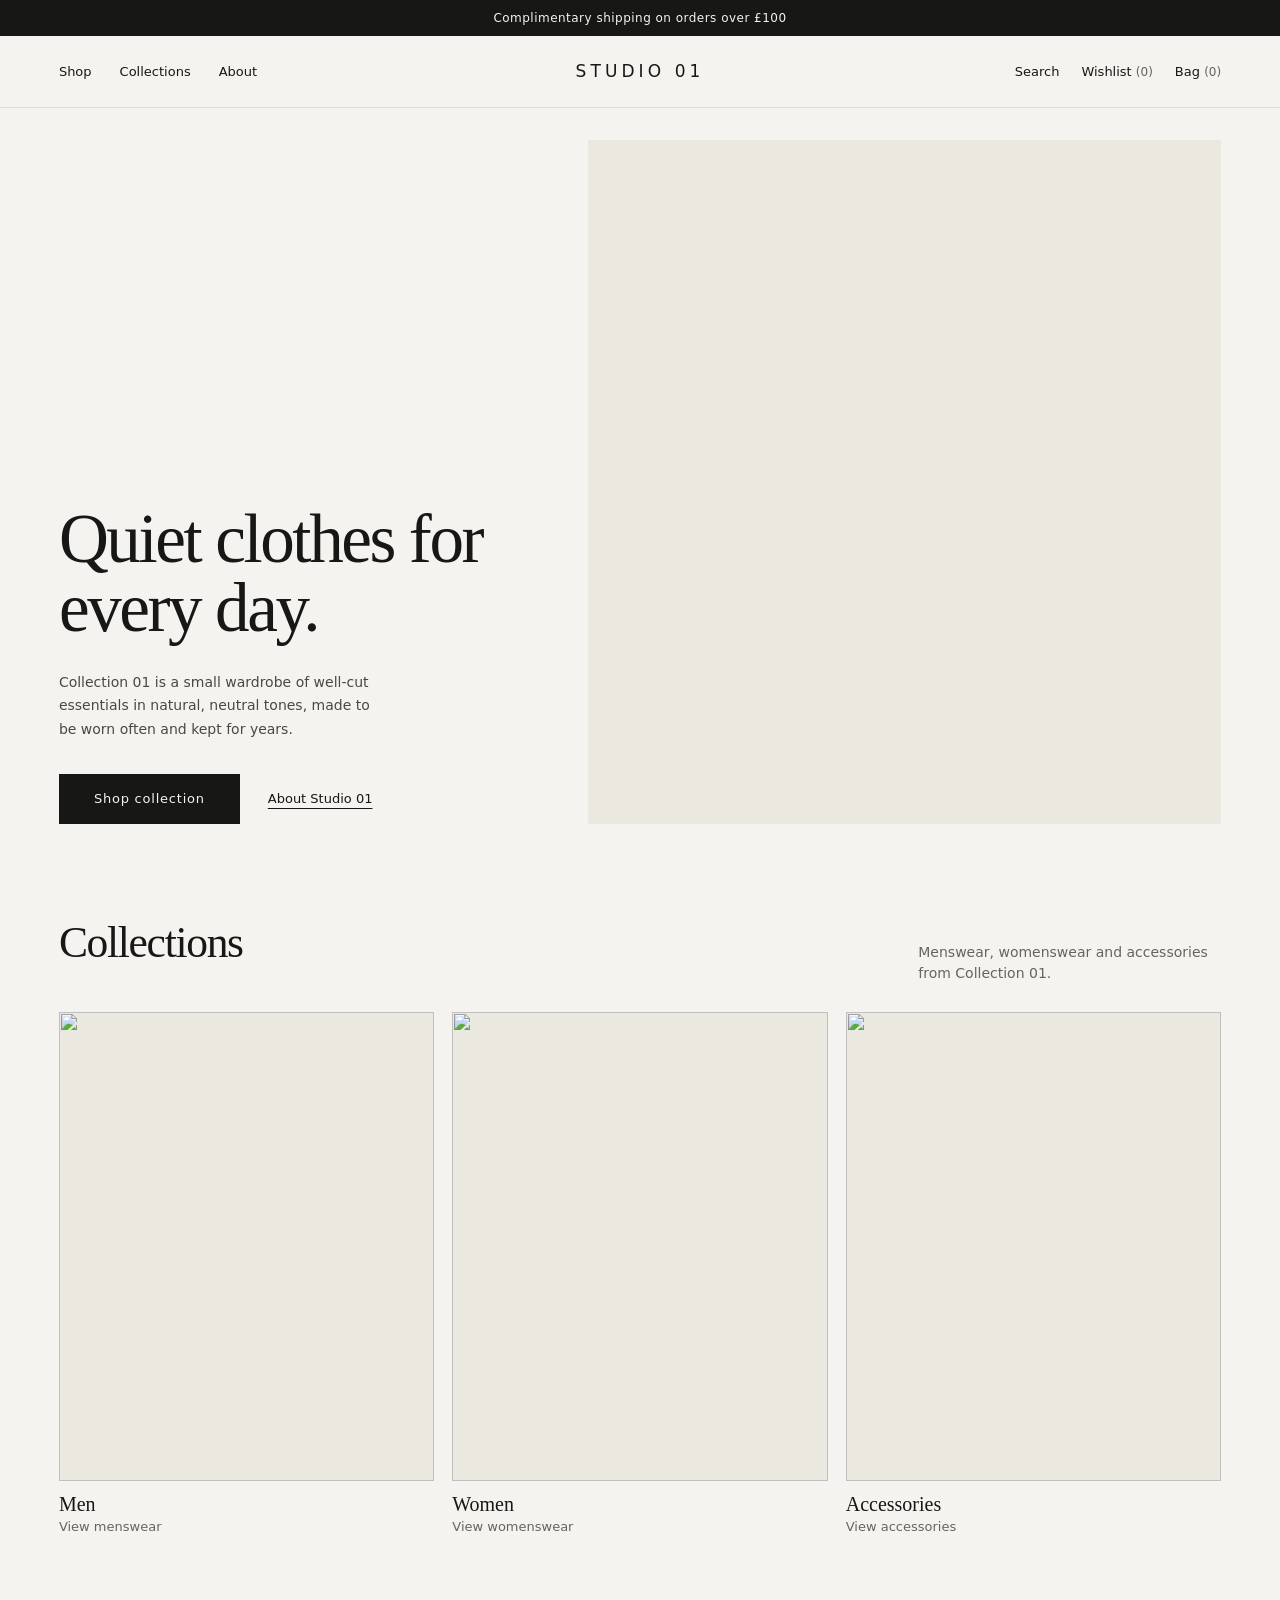
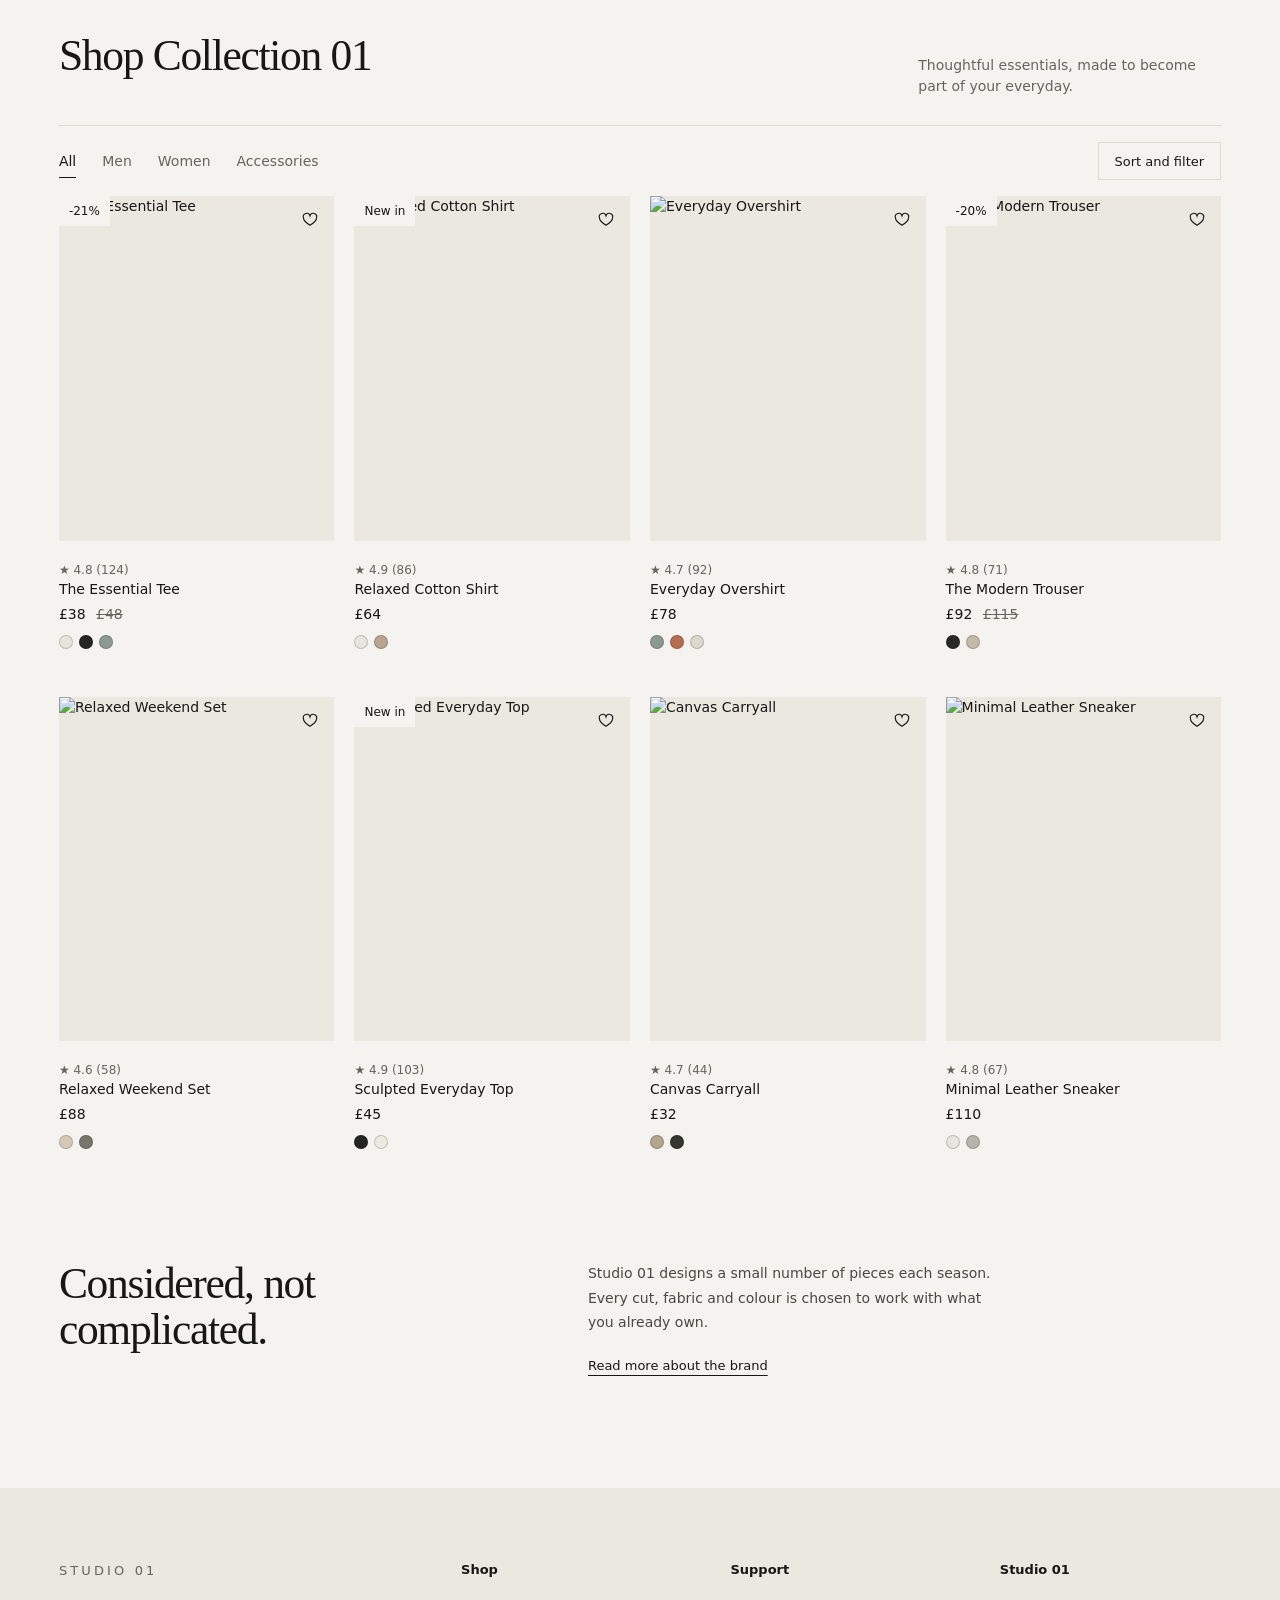
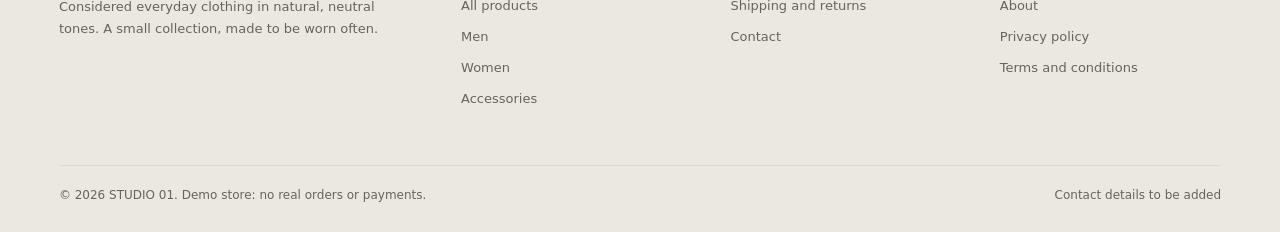
==== index.html @ f10c07d6 "Implement entrance gate with animations Added entrance gate functionality with animations and sessio" ====
<!DOCTYPE html>
<html lang="en">
<head>
<meta charset="UTF-8">
<meta name="viewport" content="width=device-width, initial-scale=1.0">
<meta name="theme-color" content="#f4f3ef">
<title>STUDIO 01 — Considered Everyday Clothing</title>
<link rel="stylesheet" href="styles.css">
<script>
/* Gate plays once per visit, never with reduced motion */
try{if(!sessionStorage.getItem("s01-gate")&&!matchMedia("(prefers-reduced-motion:reduce)").matches)document.documentElement.classList.add("gate-on")}catch(e){}
</script>
<style>
.search-panel{display:none;padding:12px var(--gutter);border-bottom:1px solid var(--line)}.search-panel.open{display:block}
.search-panel input{width:100%;border:0;background:transparent;outline:0;font:400 22px var(--serif)}
.hero{max-width:1600px;margin:0 auto;padding:32px var(--gutter) 0;display:grid;grid-template-columns:minmax(0,1fr) minmax(0,1.4fr);gap:clamp(32px,6vw,96px);align-items:end}
.hero h1{font:400 clamp(44px,5.4vw,88px)/1 var(--serif);letter-spacing:-.035em;margin:0 0 28px}
.hero-statement{max-width:36ch;margin:0 0 32px;line-height:1.7;color:#4a4843}.hero-actions{display:flex;align-items:center;gap:28px;flex-wrap:wrap}
.hero-media{height:clamp(480px,76svh,800px);background:var(--sand);overflow:hidden}.hero-media img{width:100%;height:100%;object-fit:cover;object-position:50% 25%;display:block;animation:reveal 1.4s var(--ease) both}
@keyframes reveal{from{opacity:0;transform:scale(1.03)}to{opacity:1;transform:none}}
.section{max-width:1600px;margin:0 auto;padding:0 var(--gutter)}.section-head{display:flex;justify-content:space-between;align-items:baseline;gap:24px;padding:96px 0 28px}
.section-head h2{font:400 clamp(30px,3.4vw,46px)/1.05 var(--serif);letter-spacing:-.03em;margin:0}.section-head p{margin:0;color:var(--muted);max-width:34ch}
.collections{display:grid;grid-template-columns:repeat(3,1fr);gap:18px}.coll{border:0;background:none;padding:0;text-align:left}
.coll div{aspect-ratio:4/5;overflow:hidden;background:var(--sand)}.coll img{width:100%;height:100%;object-fit:cover;display:block;transition:transform .8s var(--ease)}.coll:hover img{transform:scale(1.03)}
.coll span{display:block;margin-top:12px;font:400 20px var(--serif)}.coll small{color:var(--muted);font:13px var(--sans)}
.toolbar{display:flex;justify-content:space-between;align-items:center;gap:16px;border-top:1px solid var(--line);padding:16px 0}
.categories{display:flex;gap:26px;overflow-x:auto;scrollbar-width:none}.category{border:0;background:none;padding:6px 0;color:var(--muted);white-space:nowrap;position:relative}
.category.active{color:var(--ink)}.category.active:after{content:"";position:absolute;left:0;right:0;bottom:0;height:1px;background:var(--ink)}
.tools{display:flex;gap:8px}.tool-btn{height:38px;padding:0 16px;border:1px solid var(--line);background:transparent;font-size:13px;transition:border-color .2s}.tool-btn:hover,.tool-btn[aria-expanded=true]{border-color:var(--ink)}
.filter-panel{display:none;gap:28px;flex-wrap:wrap;align-items:center;padding:16px 0 20px}.filter-panel.open{display:flex}.filter-panel label{display:flex;align-items:center;gap:8px;font-size:13px}
.filter-panel input{accent-color:var(--ink)}.filter-panel select{height:38px;padding:0 10px;border:1px solid var(--line);background:transparent}
.status{display:none;justify-content:space-between;padding:0 0 16px;color:var(--muted)}.status.on{display:flex}.status button{border:0;background:none;text-decoration:underline;text-underline-offset:4px;padding:0}
.product-grid{display:grid;grid-template-columns:repeat(4,minmax(0,1fr));gap:48px 20px;padding-bottom:40px}.product{min-width:0}
.photo-wrap{position:relative;overflow:hidden;background:var(--sand);aspect-ratio:4/5}.photo-wrap>img{width:100%;height:100%;object-fit:cover;display:block;cursor:pointer;transition:transform .8s var(--ease)}.product:hover .photo-wrap>img{transform:scale(1.03)}
.tag{position:absolute;top:0;left:0;background:var(--paper);padding:6px 10px;font-size:12px}
.wish{position:absolute;right:4px;top:4px;width:40px;height:40px;border:0;background:none;display:grid;place-items:center}.wish svg{width:18px;height:18px;stroke:var(--ink);fill:none;stroke-width:1.5}.wish.selected svg{fill:var(--ink)}
.quick-add{position:absolute;left:0;right:0;bottom:0;height:44px;border:0;background:rgba(244,243,239,.96);font-size:13px;opacity:0;transform:translateY(100%);transition:.35s var(--ease)}.product:hover .quick-add,.quick-add:focus-visible{opacity:1;transform:none}
.product-meta{padding-top:14px}.product-name{margin:0 0 4px;font-size:14px}.price{margin:0;font-size:14px}.was{color:var(--muted);margin-left:6px}.rating{color:var(--muted);font-size:12px;margin-top:6px}
.swatches{display:flex;gap:6px;margin-top:10px}.swatch{width:14px;height:14px;border-radius:50%;border:1px solid rgba(0,0,0,.18);padding:0}.empty{grid-column:1/-1;text-align:center;padding:72px 0;color:var(--muted)}
.statement{max-width:1600px;margin:0 auto;padding:72px var(--gutter);display:grid;grid-template-columns:minmax(0,1fr) minmax(0,1.4fr);gap:clamp(32px,6vw,96px);}
.statement h2{font:400 clamp(30px,3.4vw,46px)/1.05 var(--serif);letter-spacing:-.03em;margin:0}.statement p{margin:0 0 20px;max-width:46ch;line-height:1.75;color:#4a4843}
.name-btn{border:0;background:none;padding:0;font:inherit;text-align:left}.name-btn:hover{text-decoration:underline;text-underline-offset:3px}
.drawer-backdrop{position:fixed;inset:0;background:rgba(23,23,21,.3);z-index:10;opacity:0;pointer-events:none;transition:opacity .3s}.drawer-backdrop.open{opacity:1;pointer-events:auto}
.drawer{position:fixed;right:0;top:0;height:100%;width:min(440px,100%);background:var(--paper);z-index:11;padding:24px;transform:translateX(100%);visibility:hidden;transition:transform .4s var(--ease),visibility 0s .4s;display:flex;flex-direction:column}
.drawer.left{left:0;right:auto;transform:translateX(-100%)}.drawer.open{transform:none;visibility:visible;transition:transform .4s var(--ease)}
.drawer-head{display:flex;justify-content:space-between;align-items:center;border-bottom:1px solid var(--line);padding-bottom:16px}.drawer-head h2{font:400 26px var(--serif);margin:0}.close{border:0;background:none;font-size:26px;width:40px;height:40px}
.drawer-content{padding:22px 0;overflow:auto;flex:1}.drawer-foot{border-top:1px solid var(--line);padding-top:18px}
.mnav{display:grid;gap:4px;align-content:start}.mnav a,.mnav button{border:0;background:none;text-align:left;padding:12px 0;font:400 26px var(--serif);text-decoration:none;color:var(--ink)}
.cart-row{display:grid;grid-template-columns:80px 1fr auto;gap:16px;padding-bottom:20px;margin-bottom:20px;border-bottom:1px solid var(--line)}.cart-row img{width:80px;height:100px;object-fit:cover;background:var(--sand)}
.cart-row p{margin:0 0 4px}.cart-row small{color:var(--muted)}.remove{border:0;background:none;text-decoration:underline;color:var(--muted);padding:0}
.cart-price{display:flex;flex-direction:column;gap:10px;align-items:flex-end}.subtotal{display:flex;justify-content:space-between;margin-bottom:14px}
.checkout{width:100%;height:50px;background:var(--ink);color:#f4f3ef;border:1px solid var(--ink);font-size:13px;letter-spacing:.06em;display:flex;align-items:center;justify-content:center;text-decoration:none;transition:background .3s,color .3s}.checkout:hover:not(:disabled){background:transparent;color:var(--ink)}.checkout:disabled{opacity:.4;cursor:not-allowed}
.note{font-size:12px;color:var(--muted);line-height:1.6;margin:12px 0 0}
.pdp-top{display:grid;grid-template-columns:96px 1fr;gap:16px;margin-bottom:28px}.pdp-top img{width:96px;height:120px;object-fit:cover;background:var(--sand)}.pdp-name{font:400 24px var(--serif);margin:0 0 8px}
.opt{margin:0 0 24px}.opt-head{display:flex;justify-content:space-between;align-items:center;margin-bottom:10px}.opt-head b{font-weight:500}.opt-head .link{border:0;background:none;text-decoration:underline;color:var(--muted);padding:0}
.opt-row{display:flex;flex-wrap:wrap;gap:8px}.size-btn{min-width:48px;height:44px;padding:0 12px;border:1px solid var(--line);background:transparent}
.color-btn{display:flex;align-items:center;gap:8px;height:44px;padding:0 14px;border:1px solid var(--line);background:transparent}.color-btn i{width:14px;height:14px;border-radius:50%;border:1px solid rgba(0,0,0,.18)}
.size-btn:hover,.color-btn:hover{border-color:#9d9b94}.color-btn.on{border-color:var(--ink)}.size-btn.on{background:var(--ink);border-color:var(--ink);color:#f4f3ef}
.size-btn[aria-disabled=true],.color-btn[aria-disabled=true]{opacity:.38;text-decoration:line-through;cursor:not-allowed}
.qty{display:inline-flex;align-items:center;border:1px solid var(--line)}.qty button{width:40px;height:40px;border:0;background:none;font-size:16px}.qty span{min-width:32px;text-align:center}
.guide{display:none;margin-top:14px}.guide.open{display:block}.guide table{width:100%;border-collapse:collapse;font-size:13px}.guide th,.guide td{border-bottom:1px solid var(--line);padding:8px 4px;text-align:left;font-weight:400}.guide th{color:var(--muted)}
.avail{color:var(--muted);font-size:13px;margin:0 0 20px}.err{color:var(--err);font-size:13px;min-height:20px;margin:0 0 10px}
@media(max-width:1000px){.product-grid{grid-template-columns:repeat(2,minmax(0,1fr))}.hero{grid-template-columns:1fr;gap:28px}.hero-media{order:-1;height:auto;aspect-ratio:4/3.4}.hero h1{margin-bottom:20px}}
@media(max-width:700px){.product-grid{grid-template-columns:repeat(2,minmax(0,1fr));gap:36px 12px}.quick-add{opacity:1;transform:none;height:38px}.statement{grid-template-columns:1fr;gap:16px;padding:56px var(--gutter)}
.section-head{flex-direction:column;align-items:flex-start;gap:10px;padding:64px 0 20px}.collections{gap:8px;align-items:start}.coll small{display:none}.coll span{font-size:16px}.toolbar{flex-wrap:wrap;gap:12px}.categories{width:100%;gap:22px}.tools{width:100%}.tool-btn{width:100%;white-space:nowrap}.hero{padding-top:12px}.hero-media{aspect-ratio:4/4.1}.hero-actions{flex-direction:column;align-items:stretch;gap:8px}.hero-actions .btn-link{align-self:center;padding:12px}}

/* ---------- Entrance gate ---------- */
.gate{display:none}
.gate-on .gate{display:block;position:fixed;inset:0;z-index:100;pointer-events:auto;cursor:pointer}
.gate-on,.gate-on body{overflow:hidden}
.gate-door{position:absolute;top:0;bottom:0;width:50%;background:var(--ink);overflow:hidden;will-change:transform;animation:doorsOpen 1.45s cubic-bezier(.76,0,.18,1) 1.35s forwards}
.gate-door.l{left:0;--x:-100%}.gate-door.r{right:0;--x:100%}
.gate-door:after{content:"";position:absolute;top:0;bottom:0;width:1px;background:rgba(244,243,239,.22)}
.gate-door.l:after{right:0}.gate-door.r:after{left:0}
.gate-mark{position:absolute;top:0;bottom:0;width:100vw;display:flex;align-items:center;justify-content:center;flex-direction:column;gap:18px;color:var(--paper)}
.gate-door.l .gate-mark{left:0}.gate-door.r .gate-mark{right:0}
.gate-mark b{font:500 clamp(22px,3.4vw,44px)/1 var(--sans);letter-spacing:.42em;padding-left:.42em;white-space:nowrap;opacity:0;animation:gateIn 1s var(--ease) .25s forwards}
.gate-mark small{font:400 12px var(--sans);letter-spacing:.14em;color:rgba(244,243,239,.55);opacity:0;animation:gateIn 1s var(--ease) .6s forwards}
@keyframes gateIn{from{opacity:0;transform:translateY(6px)}to{opacity:1;transform:none}}
@keyframes doorsOpen{to{transform:translate3d(var(--x),0,0)}}
.gate.done{display:none!important}
/* page settles in as the doors part */
.gate-on .hero-media img{animation:reveal 1.8s var(--ease) 1.5s both}
.gate-on .hero h1,.gate-on .hero-statement,.gate-on .hero-actions{animation:reveal 1.2s var(--ease) 1.9s both}
@media(max-width:700px){.gate-mark b{letter-spacing:.3em;padding-left:.3em}}
</style>
</head>
<body>
<div class="gate" id="gate" aria-hidden="true">
  <div class="gate-door l"><div class="gate-mark"><b>STUDIO 01</b><small>Collection 01</small></div></div>
  <div class="gate-door r"><div class="gate-mark"><b>STUDIO 01</b><small>Collection 01</small></div></div>
</div>
<div class="announcement">Complimentary shipping on orders over £100</div>
<header class="header">
  <div class="nav-left"><a class="nav-link" href="#shop">Shop</a><a class="nav-link" href="#collections">Collections</a><a class="nav-link" href="info.html#about">About</a></div>
  <button class="icon-btn" aria-label="Open menu" aria-controls="navDrawer" onclick="openDrawer('navDrawer')"><svg viewBox="0 0 24 24"><path d="M3 8h18M3 16h18"/></svg></button>
  <a class="brand" href="index.html">STUDIO 01</a>
  <div class="nav-right">
    <button class="utility" id="searchBtn" aria-expanded="false" onclick="toggleSearch()">Search</button>
    <button class="utility wl" id="wishBtn" onclick="showWishlist()">Wishlist <span class="count" id="wishCount">(0)</span></button>
    <button class="utility" onclick="openDrawer('cartDrawer')">Bag <span class="count" id="bagCount">(0)</span></button>
  </div>
</header>
<div class="search-panel" id="searchPanel"><input id="searchInput" type="search" placeholder="Search the collection" oninput="renderProducts()" aria-label="Search products"></div>

<section class="hero" aria-label="Collection 01">
  <div>
    <h1>Quiet clothes for every day.</h1>
    <p class="hero-statement">Collection 01 is a small wardrobe of well-cut essentials in natural, neutral tones, made to be worn often and kept for years.</p>
    <div class="hero-actions"><a class="btn-primary" href="#shop">Shop collection</a><a class="btn-link" href="info.html#about">About Studio 01</a></div>
  </div>
  <div class="hero-media"><picture>
    <source media="(max-width:700px)" srcset="https://images.unsplash.com/photo-1529139574466-a303027c1d8b?auto=format&fit=crop&w=900&h=1100&q=85">
    <img src="https://images.unsplash.com/photo-1529139574466-a303027c1d8b?auto=format&fit=crop&w=1600&h=1300&q=85" width="1600" height="1300" alt="Models wearing neutral, relaxed everyday clothing from Studio 01 Collection 01" fetchpriority="high">
  </picture></div>
</section>

<section class="section" id="collections" aria-labelledby="collH">
  <div class="section-head"><h2 id="collH">Collections</h2><p>Menswear, womenswear and accessories from Collection 01.</p></div>
  <div class="collections">
    <button class="coll" onclick="pickCategory('Men')"><div><img src="https://images.unsplash.com/photo-1598033129183-c4f50c736f10?auto=format&fit=crop&w=800&q=80" alt="" loading="lazy"></div><span>Men</span><small>View menswear</small></button>
    <button class="coll" onclick="pickCategory('Women')"><div><img src="https://images.unsplash.com/photo-1596755094514-f87e34085b2c?auto=format&fit=crop&w=800&q=80" alt="" loading="lazy"></div><span>Women</span><small>View womenswear</small></button>
    <button class="coll" onclick="pickCategory('Accessories')"><div><img src="https://images.unsplash.com/photo-1544816155-12df9643f363?auto=format&fit=crop&w=800&q=80" alt="" loading="lazy"></div><span>Accessories</span><small>View accessories</small></button>
  </div>
</section>

<main class="section" id="shop">
  <div class="section-head"><h2>Shop Collection 01</h2><p>Thoughtful essentials, made to become part of your everyday.</p></div>
  <div class="toolbar">
    <div class="categories" role="group" aria-label="Category">
      <button class="category active" data-category="All" onclick="setCategory('All',this)">All</button>
      <button class="category" data-category="Men" onclick="setCategory('Men',this)">Men</button>
      <button class="category" data-category="Women" onclick="setCategory('Women',this)">Women</button>
      <button class="category" data-category="Accessories" onclick="setCategory('Accessories',this)">Accessories</button>
    </div>
    <div class="tools"><button class="tool-btn" id="filterBtn" aria-expanded="false" aria-controls="filterPanel" onclick="toggleFilters()">Sort and filter</button></div>
  </div>
  <div class="filter-panel" id="filterPanel">
    <label><input type="checkbox" value="New in" onchange="renderProducts()"> New arrivals</label>
    <label><input type="checkbox" value="Sale" onchange="renderProducts()"> On sale</label>
    <label>Sort by <select id="sortSelect" onchange="renderProducts()"><option value="featured">Featured</option><option value="low">Price: low to high</option><option value="high">Price: high to low</option></select></label>
  </div>
  <div class="status" id="wishStatus"><span>Showing your wishlist</span><button onclick="showWishlist()">Show all products</button></div>
  <section class="product-grid" id="productGrid" aria-live="polite"></section>
</main>

<section class="statement"><h2>Considered, not complicated.</h2><div><p>Studio 01 designs a small number of pieces each season. Every cut, fabric and colour is chosen to work with what you already own.</p><a class="btn-link" href="info.html#about">Read more about the brand</a></div></section>

<footer class="footer">
  <div class="footer-grid">
    <div><a class="brand" href="index.html">STUDIO 01</a><p class="footer-about">Considered everyday clothing in natural, neutral tones. A small collection, made to be worn often.</p></div>
    <div><h3>Shop</h3><ul><li><a href="index.html#shop">All products</a></li><li><a href="index.html?c=Men#shop">Men</a></li><li><a href="index.html?c=Women#shop">Women</a></li><li><a href="index.html?c=Accessories#shop">Accessories</a></li></ul></div>
    <div><h3>Support</h3><ul><li><a href="info.html#shipping">Shipping and returns</a></li><li><a href="info.html#contact">Contact</a></li></ul></div>
    <div><h3>Studio 01</h3><ul><li><a href="info.html#about">About</a></li><li><a href="info.html#privacy">Privacy policy</a></li><li><a href="info.html#terms">Terms and conditions</a></li></ul></div>
  </div>
  <div class="footer-base"><span>© 2026 STUDIO 01. Demo store: no real orders or payments.</span><span>Contact details to be added</span></div>
</footer>

<div class="drawer-backdrop" id="backdrop" onclick="closeDrawers()"></div>
<aside class="drawer left" id="navDrawer" role="dialog" aria-modal="true" aria-label="Menu">
  <div class="drawer-head"><h2>Menu</h2><button class="close" onclick="closeDrawers()" aria-label="Close menu">×</button></div>
  <nav class="drawer-content mnav"><a href="#shop" onclick="closeDrawers()">Shop</a><a href="#collections" onclick="closeDrawers()">Collections</a><a href="info.html#about">About</a><button onclick="closeDrawers();showWishlist()">Wishlist</button></nav>
</aside>
<aside class="drawer" id="cartDrawer" role="dialog" aria-modal="true" aria-label="Shopping bag">
  <div class="drawer-head"><h2>Your bag <span class="count" id="drawerCount">(0)</span></h2><button class="close" onclick="closeDrawers()" aria-label="Close bag">×</button></div>
  <div class="drawer-content" id="cartContent"></div>
  <div class="drawer-foot"><div class="subtotal"><span>Subtotal</span><strong id="subtotal">£0</strong></div><button class="checkout" id="checkoutBtn" onclick="goCheckout()">Continue to checkout</button><p class="note">Shipping and discounts are calculated at checkout. Demo store: no real orders or payments are processed.</p></div>
</aside>
<aside class="drawer" id="pdpDrawer" role="dialog" aria-modal="true" aria-label="Select options">
  <div class="drawer-head"><h2>Select options</h2><button class="close" onclick="closeDrawers()" aria-label="Close">×</button></div>
  <div class="drawer-content" id="pdpContent"></div>
  <div class="drawer-foot"><p class="err" id="pdpErr" role="alert"></p><button class="checkout" onclick="addSelected()">Add to bag</button></div>
</aside>
<script>
const AP=["XS","S","M","L","XL","XXL"],SH=["UK 6","UK 7","UK 8","UK 9","UK 10","UK 11"];
const C=(n,h)=>({n,h});
const products=[
{id:1,name:"The Essential Tee",category:"Men",price:38,old:48,rating:4.8,reviews:124,tag:"New in",img:"https://images.unsplash.com/photo-1521572163474-6864f9cf17ab?auto=format&fit=crop&w=900&q=85",sizes:AP,colors:[C("Bone","#e8e5de"),C("Black","#252522"),C("Sage","#8b9b91")],out:["XL|Black","XS|Sage","XXL|Bone","XXL|Black"]},
{id:2,name:"Relaxed Cotton Shirt",category:"Women",price:64,old:null,rating:4.9,reviews:86,tag:"New in",img:"https://images.unsplash.com/photo-1596755094514-f87e34085b2c?auto=format&fit=crop&w=900&q=85",sizes:AP.slice(0,5),colors:[C("Bone","#e8e5de"),C("Sand","#b7a58f")],out:["M|Sand","XS|Bone"]},
{id:3,name:"Everyday Overshirt",category:"Men",price:78,old:null,rating:4.7,reviews:92,tag:"",img:"https://images.unsplash.com/photo-1598033129183-c4f50c736f10?auto=format&fit=crop&w=900&q=85",sizes:AP.slice(1),colors:[C("Sage","#8b9b91"),C("Rust","#b66e50"),C("Stone","#ded8cc")],out:["S|Rust","XXL|Rust","M|Stone"]},
{id:4,name:"The Modern Trouser",category:"Women",price:92,old:115,rating:4.8,reviews:71,tag:"Sale",img:"https://images.unsplash.com/photo-1509551388413-e18d0ac5d495?auto=format&fit=crop&w=900&q=85",sizes:AP.slice(0,5),colors:[C("Black","#292a28"),C("Taupe","#c5b9a8")],out:["XS|Black","L|Taupe"]},
{id:5,name:"Relaxed Weekend Set",category:"Men",price:88,old:null,rating:4.6,reviews:58,tag:"",img:"https://images.unsplash.com/photo-1618354691373-d851c5c3a990?auto=format&fit=crop&w=900&q=85",sizes:AP.slice(1),colors:[C("Oat","#d7c9b8"),C("Olive","#77776d")],out:["L|Oat","S|Olive"]},
{id:6,name:"Sculpted Everyday Top",category:"Women",price:45,old:null,rating:4.9,reviews:103,tag:"New in",img:"https://images.unsplash.com/photo-1551488831-00ddcb6c6bd3?auto=format&fit=crop&w=900&q=85",sizes:AP.slice(0,4),colors:[C("Black","#242522"),C("Ivory","#eeeae2")],out:["S|Ivory"]},
{id:7,name:"Canvas Carryall",category:"Accessories",price:32,old:null,rating:4.7,reviews:44,tag:"",img:"https://images.unsplash.com/photo-1544816155-12df9643f363?auto=format&fit=crop&w=900&q=85",sizes:[],colors:[C("Tan","#b6a58d"),C("Charcoal","#34352f")],out:[]},
{id:8,name:"Minimal Leather Sneaker",category:"Accessories",price:110,old:null,rating:4.8,reviews:67,tag:"",img:"https://images.unsplash.com/photo-1542291026-7eec264c27ff?auto=format&fit=crop&w=900&q=85",sizes:SH,colors:[C("Bone","#e8e5de"),C("Greige","#b8b3a9")],out:["UK 8|Bone","UK 11|Greige"]}
];
const LS="studio01_cart_v1",MAXQ=10;
const $=id=>document.getElementById(id);
const esc=s=>String(s).replace(/[&<>"']/g,c=>({"&":"&amp;","<":"&lt;",">":"&gt;",'"':"&quot;","'":"&#39;"}[c]));
const money=n=>"£"+n.toFixed(0);
const prod=id=>products.find(p=>p.id===id);
function loadCart(){try{const a=JSON.parse(localStorage.getItem(LS)||"[]");return Array.isArray(a)?a.filter(x=>x&&x.key&&x.qty>0&&isFinite(x.price)):[]}catch(e){return[]}}
function saveCart(){try{localStorage.setItem(LS,JSON.stringify(cart))}catch(e){}}
const WL="studio01_wishlist_v1";let wishOnly=false;
let wishlist=new Set((()=>{try{const a=JSON.parse(localStorage.getItem(WL)||"[]");return Array.isArray(a)?a:[]}catch(e){return[]}})()),category="All",cart=loadCart(),sel={id:null,size:null,color:null,qty:1};

/* ---------- Product grid ---------- */
function renderProducts(){
 let list=products.filter(p=>(category==="All"||p.category===category)&&(!wishOnly||wishlist.has(p.id)));
 const q=($("searchInput")?.value||"").toLowerCase();
 if(q)list=list.filter(p=>p.name.toLowerCase().includes(q)||p.category.toLowerCase().includes(q));
 const checks=[...document.querySelectorAll('#filterPanel input[type="checkbox"]:checked')].map(x=>x.value);
 if(checks.includes("New in"))list=list.filter(p=>p.tag==="New in");
 if(checks.includes("Sale"))list=list.filter(p=>p.old);
 const sort=$("sortSelect")?.value||"featured";
 if(sort==="low")list.sort((a,b)=>a.price-b.price);if(sort==="high")list.sort((a,b)=>b.price-a.price);
 const grid=$("productGrid");
 if(!list.length){grid.innerHTML=wishOnly?'<div class="empty">Your wishlist is empty. Use the heart on any product to save it.</div>':'<div class="empty">No pieces found. Try another search or category.</div>';return}
 grid.innerHTML=list.map(p=>`<article class="product">
 <div class="photo-wrap"><img src="${p.img}" alt="${esc(p.name)}" loading="lazy" decoding="async" onclick="openProduct(${p.id})">${p.old?'<span class="tag">-'+Math.round((1-p.price/p.old)*100)+'%</span>':p.tag==='New in'?'<span class="tag">New in</span>':''}
 <button class="wish ${wishlist.has(p.id)?'selected':''}" aria-label="Add ${esc(p.name)} to wishlist" onclick="toggleWish(${p.id})"><svg viewBox="0 0 24 24"><path d="M20.8 8.8c0 5.2-8.8 10.2-8.8 10.2S3.2 14 3.2 8.8A4.3 4.3 0 0 1 12 6.5a4.3 4.3 0 0 1 8.8 2.3Z"/></svg></button>
 <button class="quick-add" aria-label="Select options for ${esc(p.name)}" onclick="openProduct(${p.id})">Select options +</button></div>
 <div class="product-meta"><div class="rating">★ ${p.rating.toFixed(1)} <span>(${p.reviews})</span></div><p class="product-name"><button type="button" class="name-btn" onclick="openProduct(${p.id})">${esc(p.name)}</button></p><p class="price">${money(p.price)} ${p.old?`<del class="was">${money(p.old)}</del>`:""}</p>
 <div class="swatches">${p.colors.map((c,i)=>`<button class="swatch" style="background:${c.h}" aria-label="${esc(p.name)} in ${c.n}" title="${c.n}" onclick="openProduct(${p.id},${i})"></button>`).join("")}</div></div></article>`).join("");
}
function setCategory(c,el){category=c;wishOnly=false;syncWish();document.querySelectorAll(".category").forEach(x=>x.classList.toggle("active",x.dataset.category===c));renderProducts()}
function pickCategory(c){setCategory(c);$("shop").scrollIntoView({behavior:"smooth"})}
function syncWish(){$("wishCount").textContent=`(${wishlist.size})`;$("wishBtn").classList.toggle("on",wishOnly);$("wishStatus").classList.toggle("on",wishOnly)}
function toggleWish(id){wishlist.has(id)?wishlist.delete(id):wishlist.add(id);try{localStorage.setItem(WL,JSON.stringify([...wishlist]))}catch(e){}syncWish();renderProducts()}
function showWishlist(){wishOnly=!wishOnly;if(wishOnly)category="All",document.querySelectorAll(".category").forEach(x=>x.classList.toggle("active",x.dataset.category==="All"));syncWish();renderProducts();$("shop").scrollIntoView({behavior:"smooth"})}

/* ---------- Product options (variants) ---------- */
const out=(p,s,c)=>p.out.includes(s+"|"+c);
const sizeOff=(p,s)=>sel.color?out(p,s,sel.color):p.colors.every(c=>out(p,s,c.n));
const colorOff=(p,c)=>sel.size?out(p,sel.size,c):(p.sizes.length>0&&p.sizes.every(s=>out(p,s,c)));
const FL=["24.5","25.4","26.2","27.1","27.9","28.8"];
const GUIDE_A=[["XS","84–89","70–75"],["S","90–95","76–81"],["M","96–101","82–87"],["L","102–107","88–93"],["XL","108–115","94–101"],["XXL","116–123","102–109"]];
function guideHTML(p){return p.sizes[0]&&p.sizes[0].startsWith("UK")
 ?`<table><tr><th>Size</th><th>EU (approx.)</th><th>Foot length</th></tr>${p.sizes.map((s,i)=>`<tr><td>${s}</td><td>${39+i}</td><td>${FL[i]} cm</td></tr>`).join("")}</table>`
 :`<table><tr><th>Size</th><th>Chest (cm)</th><th>Waist (cm)</th></tr>${GUIDE_A.filter(r=>p.sizes.includes(r[0])).map(r=>`<tr><td>${r[0]}</td><td>${r[1]}</td><td>${r[2]}</td></tr>`).join("")}</table><p class="note">Body measurements. Between sizes? Size up for a relaxed fit.</p>`}
function renderPDP(keepGuide){
 const p=prod(sel.id),open=keepGuide&&$("guide")?.classList.contains("open");
 $("pdpContent").innerHTML=`<div class="pdp-top"><img src="${p.img}" alt="${esc(p.name)}"><div><h3 class="pdp-name">${esc(p.name)}</h3><p class="price">${money(p.price)} ${p.old?`<del class="was">${money(p.old)}</del>`:""}</p></div></div>
 <div class="opt"><div class="opt-head"><span>Colour: <b>${sel.color||"Select a colour"}</b></span></div><div class="opt-row" role="group" aria-label="Colour">${p.colors.map(c=>{const off=colorOff(p,c.n);return `<button type="button" class="color-btn ${sel.color===c.n?"on":""}" aria-pressed="${sel.color===c.n}" ${off?'aria-disabled="true" title="Sold out in this size"':""} onclick="pickColor('${c.n}')"><i style="background:${c.h}"></i>${c.n}</button>`}).join("")}</div></div>
 ${p.sizes.length?`<div class="opt"><div class="opt-head"><span>Size: <b>${sel.size||"Select a size"}</b></span><button type="button" class="link" aria-expanded="${!!open}" onclick="toggleGuide(this)">Size guide</button></div><div class="opt-row" role="group" aria-label="Size">${p.sizes.map(s=>{const off=sizeOff(p,s);return `<button type="button" class="size-btn ${sel.size===s?"on":""}" aria-pressed="${sel.size===s}" ${off?'aria-disabled="true" title="Sold out in this colour"':""} onclick="pickSize('${s}')">${s}</button>`}).join("")}</div><div class="guide ${open?"open":""}" id="guide">${guideHTML(p)}</div></div>`:`<div class="opt"><div class="opt-head"><span>Size: <b>One size</b></span></div></div>`}
 <p class="avail" aria-live="polite">${sel.color&&(sel.size||!p.sizes.length)?"In stock":"Select options to check availability"}</p><div class="opt"><div class="opt-head"><span>Quantity</span></div><div class="qty"><button type="button" aria-label="Decrease quantity" onclick="pdpQty(-1)">−</button><span aria-live="polite">${sel.qty}</span><button type="button" aria-label="Increase quantity" onclick="pdpQty(1)">+</button></div></div>`;
 $("pdpErr").textContent="";
}
function openProduct(id,ci){const p=prod(id);sel={id,size:null,color:ci!=null?p.colors[ci].n:null,qty:1};renderPDP();openDrawer("pdpDrawer")}
function pickColor(c){const p=prod(sel.id);if(colorOff(p,c))return;sel.color=c;renderPDP(true)}
function pickSize(s){const p=prod(sel.id);if(sizeOff(p,s))return;sel.size=s;renderPDP(true)}
function pdpQty(d){sel.qty=Math.min(MAXQ,Math.max(1,sel.qty+d));renderPDP(true)}
function toggleGuide(b){const g=$("guide");g.classList.toggle("open");b.setAttribute("aria-expanded",g.classList.contains("open"))}
function addSelected(){
 const p=prod(sel.id),miss=[];if(!sel.color)miss.push("a colour");if(p.sizes.length&&!sel.size)miss.push("a size");
 if(miss.length){$("pdpErr").textContent="Please select "+miss.join(" and ")+" before adding to your bag.";return}
 const size=p.sizes.length?sel.size:"One size",key=[p.id,size,sel.color].join("|"),line=cart.find(x=>x.key===key);
 if(line)line.qty=Math.min(MAXQ,line.qty+sel.qty);else cart.push({key,id:p.id,name:p.name,price:p.price,img:p.img,size,color:sel.color,qty:sel.qty});
 saveCart();updateCart();openCart();
}

/* ---------- Bag ---------- */
function changeQty(key,d){const l=cart.find(x=>x.key===key);if(!l)return;l.qty=Math.min(MAXQ,Math.max(1,l.qty+d));saveCart();updateCart()}
function removeFromBag(key){cart=cart.filter(x=>x.key!==key);saveCart();updateCart()}
function updateCart(){
 const count=cart.reduce((s,x)=>s+x.qty,0),total=cart.reduce((s,x)=>s+x.price*x.qty,0);
 $("bagCount").textContent=`(${count})`;$("drawerCount").textContent=`(${count})`;$("subtotal").textContent=money(total);$("checkoutBtn").disabled=!cart.length;
 $("cartContent").innerHTML=cart.length?cart.map(x=>{const k=esc(x.key);return `<div class="cart-row"><img src="${esc(x.img)}" alt=""><div><p>${esc(x.name)}</p><small>${x.size==="One size"?"One size":"Size "+esc(x.size)} · ${esc(x.color)}</small><div class="qty" style="margin-top:10px"><button type="button" aria-label="Decrease quantity of ${esc(x.name)}" onclick="changeQty('${k}',-1)">−</button><span>${x.qty}</span><button type="button" aria-label="Increase quantity of ${esc(x.name)}" onclick="changeQty('${k}',1)">+</button></div></div><div class="cart-price"><span>${money(x.price*x.qty)}</span><button class="remove" onclick="removeFromBag('${k}')" aria-label="Remove ${esc(x.name)}">Remove</button></div></div>`}).join(""):'<div class="empty">Your bag is currently empty.</div>';
}
function goCheckout(){if(!cart.length)return;saveCart();location.href="checkout.html"}
let lastFocus=null;
function openDrawer(id){const f=document.activeElement;closeDrawers(true);if(!lastFocus)lastFocus=f;$(id).classList.add("open");$("backdrop").classList.add("open");$(id).querySelector(".close").focus()}
function openCart(){openDrawer("cartDrawer")}
function closeDrawers(keep){const was=document.querySelector(".drawer.open");["cartDrawer","pdpDrawer","navDrawer"].forEach(i=>$(i).classList.remove("open"));$("backdrop").classList.remove("open");if(!keep&&was&&lastFocus){lastFocus.focus();lastFocus=null}}
function toggleFilters(){const o=$("filterPanel").classList.toggle("open");$("filterBtn").setAttribute("aria-expanded",o)}
function toggleSearch(){const o=$("searchPanel").classList.toggle("open");$("searchBtn").setAttribute("aria-expanded",o);if(o){$("searchInput").focus();$("shop").scrollIntoView({behavior:"smooth"})}else{$("searchInput").value="";renderProducts()}}
document.addEventListener("keydown",e=>{if(e.key==="Escape")closeDrawers();if(e.key!=="Tab")return;const d=document.querySelector(".drawer.open");if(!d)return;const f=[...d.querySelectorAll("button:not(:disabled),a[href],input,[tabindex='0']")].filter(x=>x.offsetParent);if(!f.length)return;const a=f[0],z=f[f.length-1];if(e.shiftKey&&document.activeElement===a){e.preventDefault();z.focus()}else if(!e.shiftKey&&document.activeElement===z){e.preventDefault();a.focus()}});
window.addEventListener("storage",e=>{if(e.key===LS){cart=loadCart();updateCart()}});
window.addEventListener("pageshow",()=>{cart=loadCart();updateCart()});
const qc=new URLSearchParams(location.search).get("c");if(["Men","Women","Accessories"].includes(qc))category=qc;document.querySelectorAll(".category").forEach(x=>x.classList.toggle("active",x.dataset.category===category));
renderProducts();updateCart();syncWish();
/* ---------- Entrance gate ---------- */
(function(){
 const g=document.getElementById("gate"),root=document.documentElement;if(!g||!root.classList.contains("gate-on"))return;
 let ended=false;
 function end(){if(ended)return;ended=true;try{sessionStorage.setItem("s01-gate","1")}catch(e){}g.classList.add("done");root.classList.remove("gate-on")}
 function skip(){ if(ended)return; g.querySelectorAll(".gate-door").forEach(d=>{d.style.animationDelay="0s";d.style.animationDuration=".7s"});setTimeout(end,720)}
 g.querySelector(".gate-door.r").addEventListener("animationend",e=>{if(e.animationName==="doorsOpen")end()});
 g.addEventListener("click",skip);document.addEventListener("keydown",skip,{once:true});
 setTimeout(end,4200);
})();
</script>
</body>
</html>
---- styles.css ----
/* STUDIO 01 shared design system: tokens, base, announcement, header, footer, buttons */
:root{--paper:#f4f3ef;--sand:#ebe8e0;--ink:#171715;--muted:#66645e;--line:#dcdad2;--white:#fff;--err:#9a3b2e;--ok:#4d6a55;
--serif:"Iowan Old Style","Palatino Linotype",Palatino,Georgia,serif;--sans:system-ui,-apple-system,"Segoe UI",Helvetica,Arial,sans-serif;
--gutter:clamp(18px,4.6vw,72px);--edge:max(var(--gutter),calc((100% - 1600px)/2 + var(--gutter)));--ease:cubic-bezier(.2,.7,.2,1)}
*{box-sizing:border-box}html{scroll-behavior:smooth}
body{margin:0;background:var(--paper);color:var(--ink);font:14px/1.5 var(--sans);-webkit-font-smoothing:antialiased}
button,input,select{font:inherit;color:inherit}button{cursor:pointer}img{max-width:100%}
:focus-visible{outline:2px solid var(--ink);outline-offset:3px}
.announcement{padding:9px var(--gutter);text-align:center;background:var(--ink);color:#f4f3ef;font-size:12px;letter-spacing:.04em}
.header{position:sticky;top:0;z-index:5;height:72px;padding:0 var(--edge);display:grid;grid-template-columns:1fr auto 1fr;align-items:center;background:var(--paper);border-bottom:1px solid var(--line)}
.nav-left,.nav-right{display:flex;align-items:center;gap:28px}.nav-right{justify-content:flex-end;gap:22px}
.nav-link,.utility{border:0;background:none;padding:8px 0;color:inherit;text-decoration:none;font-size:13px;position:relative}
.nav-link:after,.utility:after{content:"";position:absolute;left:0;right:0;bottom:3px;height:1px;background:currentColor;transform:scaleX(0);transform-origin:left;transition:transform .3s var(--ease)}
.nav-link:hover:after,.utility:hover:after,.utility.on:after{transform:scaleX(1)}
.brand{font-size:17px;font-weight:500;letter-spacing:.24em;text-decoration:none;color:var(--ink);white-space:nowrap}
.count{color:var(--muted);font-size:12px}.icon-btn{display:none;width:40px;height:40px;border:0;background:none;place-items:center;padding:0;color:inherit}
.icon-btn svg{width:20px;height:20px;stroke:currentColor;fill:none;stroke-width:1.5}
.btn-primary{display:inline-flex;align-items:center;justify-content:center;height:50px;padding:0 34px;background:var(--ink);color:#f4f3ef;border:1px solid var(--ink);text-decoration:none;font-size:13px;letter-spacing:.06em;transition:background .3s,color .3s}
.btn-primary:hover{background:transparent;color:var(--ink)}
.btn-link{color:var(--ink);font-size:13px;text-decoration:underline;text-underline-offset:5px;text-decoration-thickness:1px}
.footer{background:var(--sand);padding:72px var(--edge) 28px;margin-top:40px}
.footer-grid{display:grid;grid-template-columns:1.6fr 1fr 1fr 1fr;gap:48px}
.footer h3{margin:0 0 16px;font-size:13px;font-weight:600}.footer ul{list-style:none;margin:0;padding:0;display:grid;gap:10px}
.footer a{color:var(--muted);text-decoration:none;font-size:13px}.footer a:hover{color:var(--ink)}
.footer .brand{display:inline-block;margin-bottom:16px}.footer-about{max-width:320px;color:var(--muted);font-size:13px;line-height:1.7;margin:0}
.footer-base{margin:56px 0 0;padding-top:20px;border-top:1px solid var(--line);display:flex;justify-content:space-between;gap:16px;flex-wrap:wrap;color:var(--muted);font-size:12px}
.footer-slim{border-top:1px solid var(--line);padding:24px var(--edge);display:flex;justify-content:space-between;gap:16px;flex-wrap:wrap;color:var(--muted);font-size:12px}
.footer-slim nav{display:flex;gap:20px;flex-wrap:wrap}.footer-slim a{color:var(--muted);text-decoration:none}.footer-slim a:hover{color:var(--ink)}
@media(max-width:900px){.nav-left{display:none}.icon-btn{display:grid}.header{grid-template-columns:auto 1fr auto;height:60px}.brand{justify-self:center;font-size:15px}.nav-right{gap:16px}.header>.icon-btn{margin-left:-10px;justify-self:start}.nav-right .utility.wl{display:none}.footer-grid{grid-template-columns:repeat(3,1fr)}.footer-grid>div:first-child{grid-column:1/-1}}
@media(max-width:560px){.footer{padding-top:48px}.footer-grid{grid-template-columns:1fr 1fr;gap:32px 20px}}
@media(prefers-reduced-motion:reduce){html{scroll-behavior:auto}*{transition:none!important;animation:none!important}}
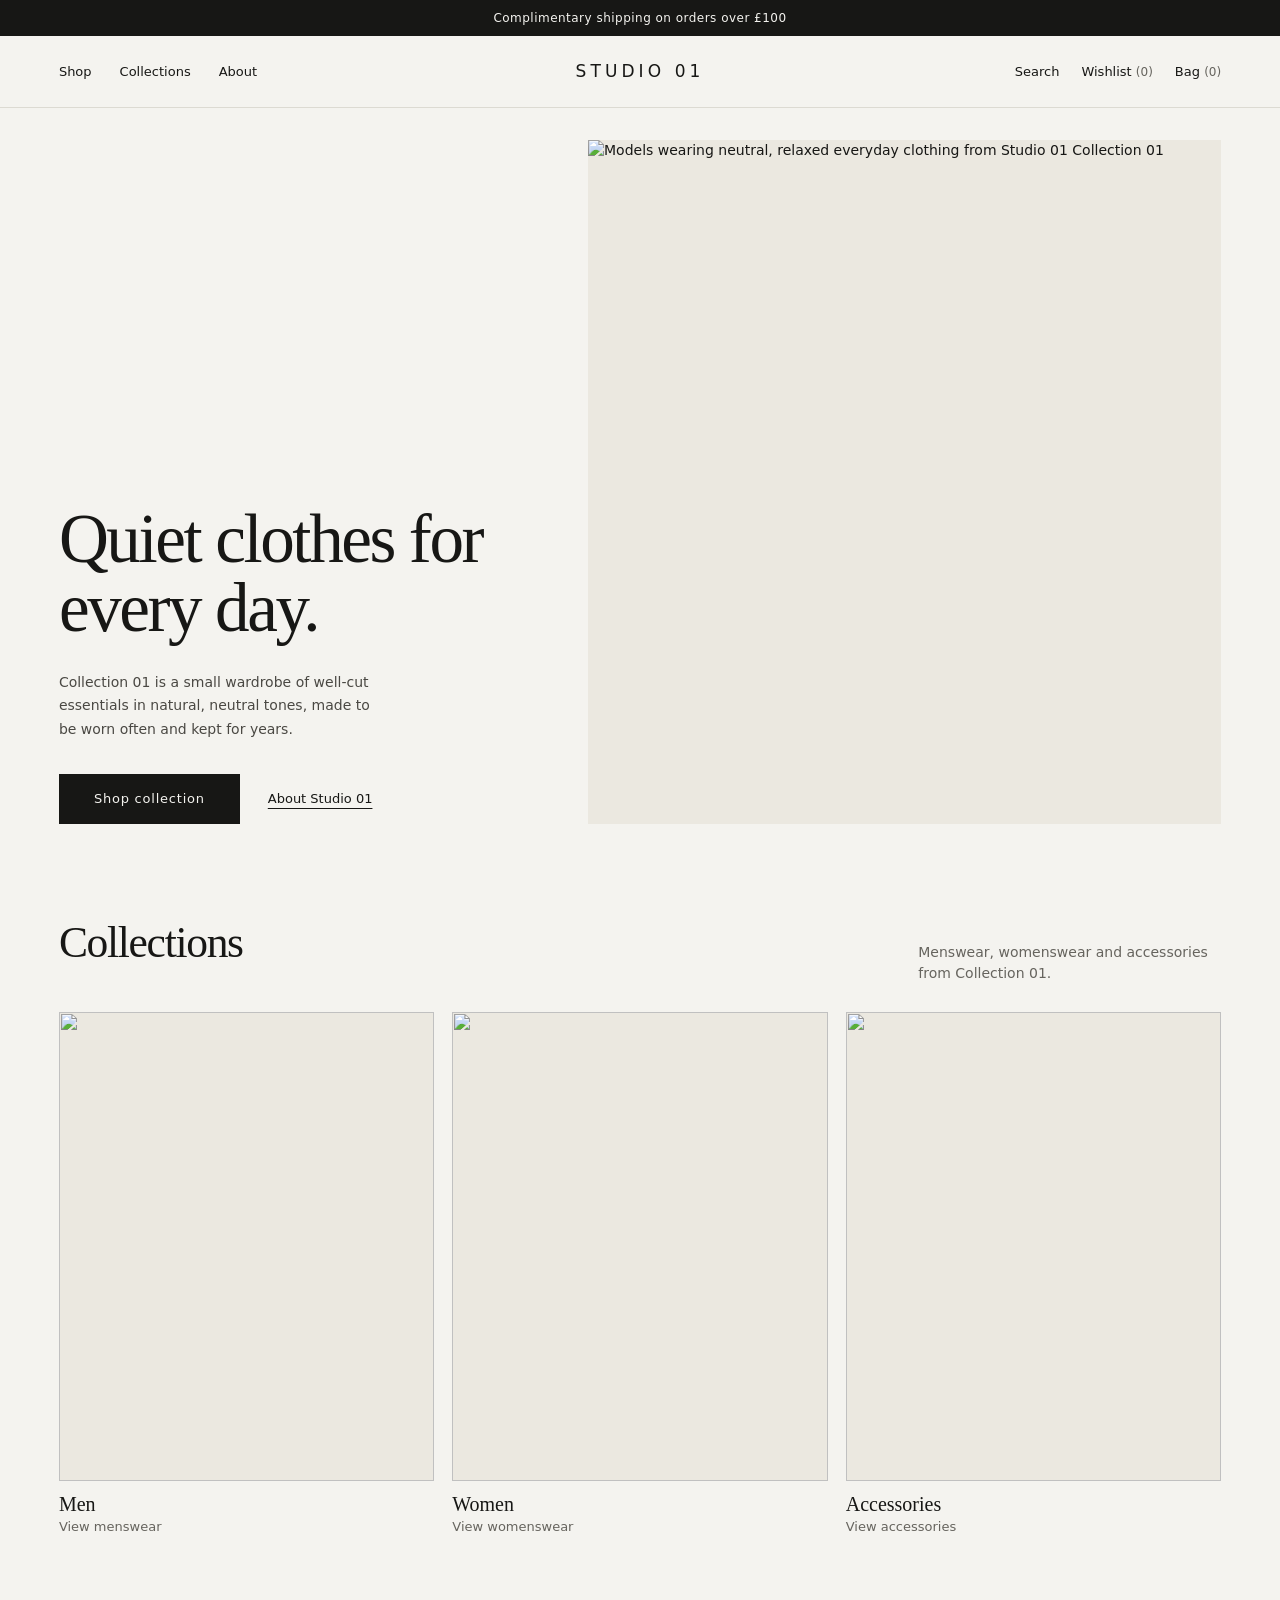
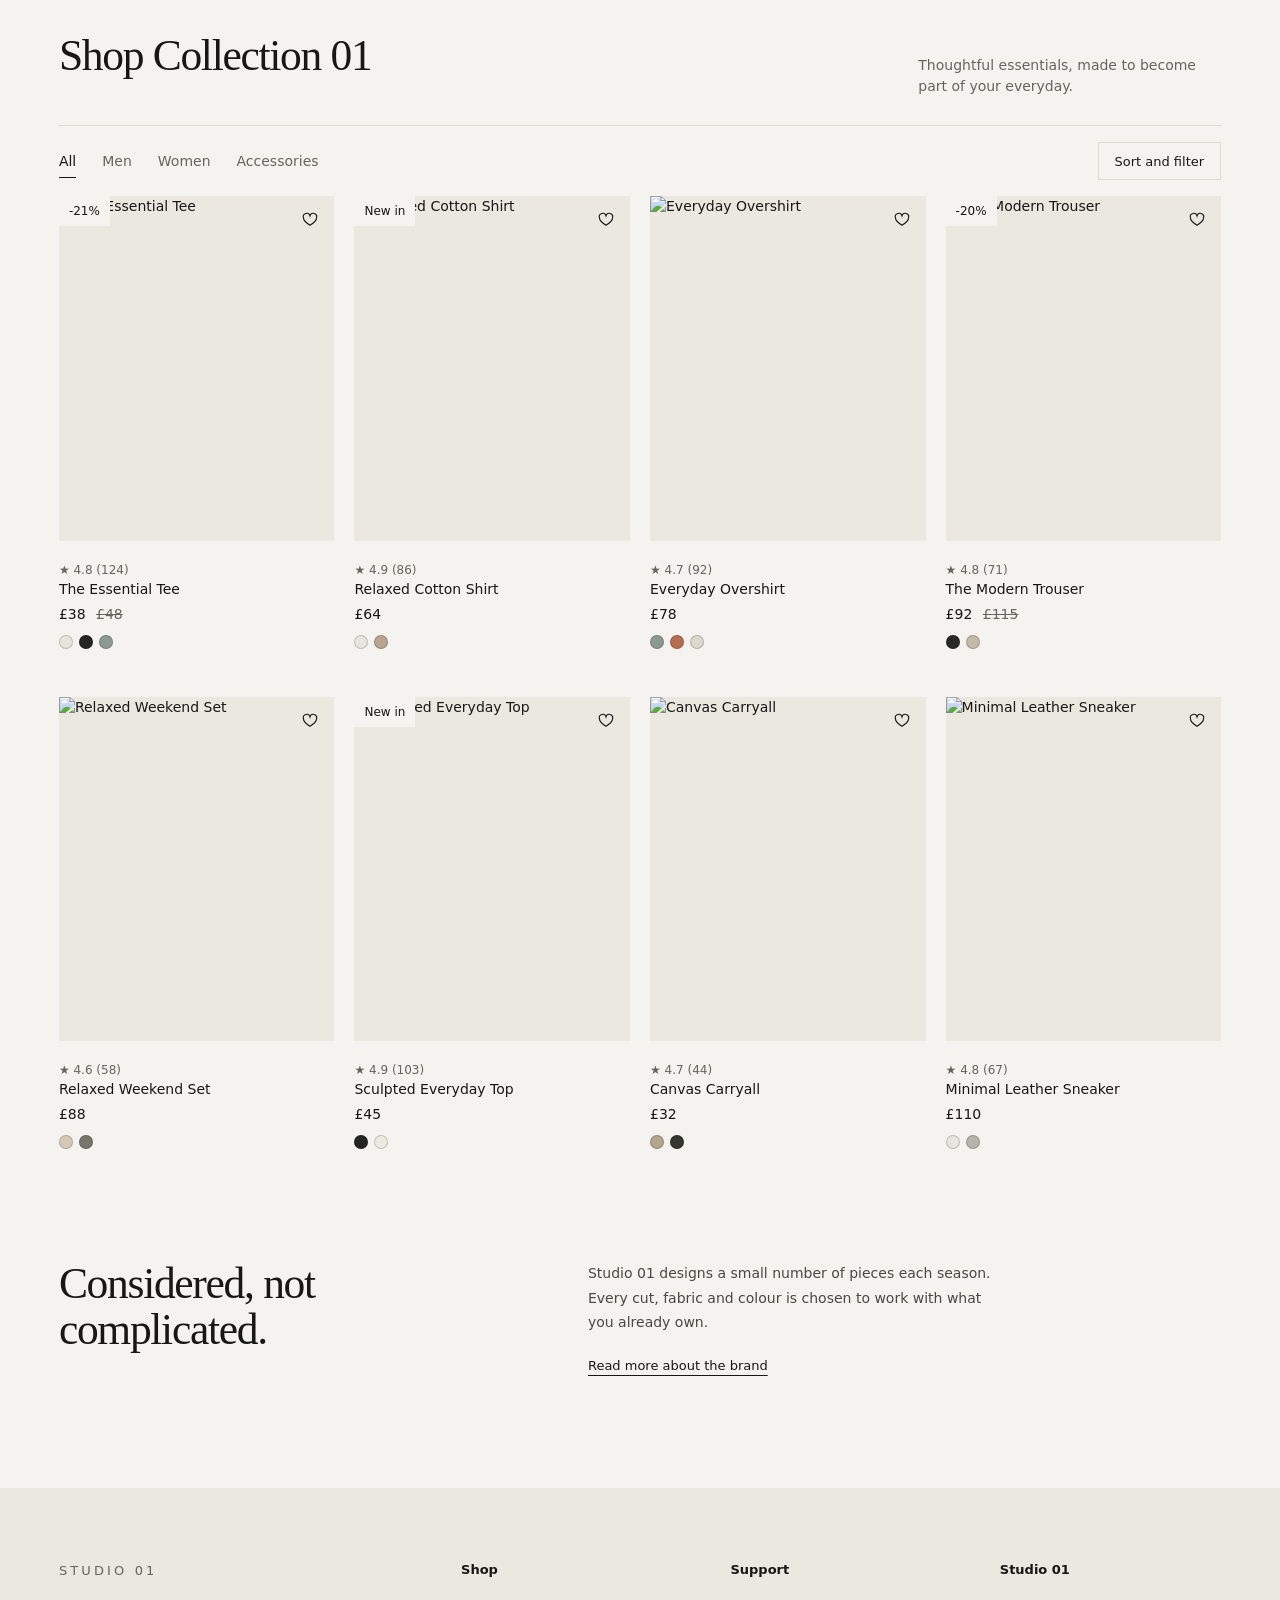
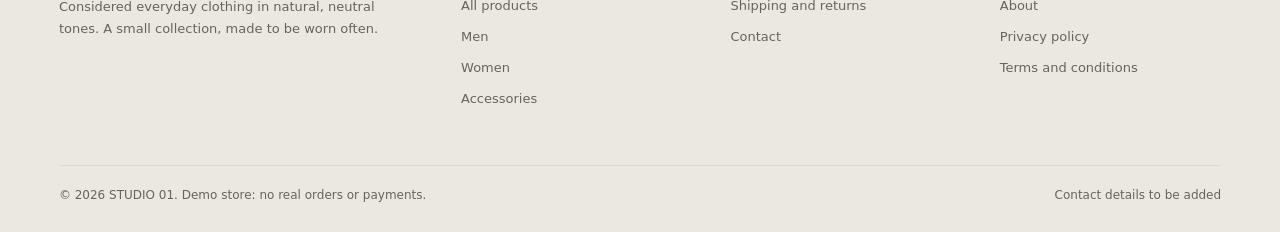
==== commit 06e5c9f3: "Refactor entrance gate functionality and styles Updated entrance gate animation logic and styles." ====
--- a/index.html
+++ b/index.html
@@ -7,8 +7,11 @@
 <title>STUDIO 01 — Considered Everyday Clothing</title>
 <link rel="stylesheet" href="styles.css">
 <script>
-/* Gate plays once per visit, never with reduced motion */
-try{if(!sessionStorage.getItem("s01-gate")&&!matchMedia("(prefers-reduced-motion:reduce)").matches)document.documentElement.classList.add("gate-on")}catch(e){}
+/* Entrance gate: plays on every fresh arrival, not when moving between pages of the store.
+   Test any time with index.html?gate=1  (add &gate=force to override reduced-motion) */
+(function(){try{var r=document.documentElement,q=location.search,f=/gate=force/.test(q),rm=matchMedia("(prefers-reduced-motion:reduce)").matches&&!f,
+internal=!!document.referrer&&new URL(document.referrer).host===location.host&&!!location.host;
+if(!rm&&(/[?&]gate/.test(q)||!internal))r.classList.add("gate-on")}catch(e){}})();
 </script>
 <style>
 .search-panel{display:none;padding:12px var(--gutter);border-bottom:1px solid var(--line)}.search-panel.open{display:block}
@@ -66,29 +69,43 @@
 
 /* ---------- Entrance gate ---------- */
 .gate{display:none}
-.gate-on .gate{display:block;position:fixed;inset:0;z-index:100;pointer-events:auto;cursor:pointer}
+.gate-on .gate{display:block;position:fixed;inset:0;z-index:100;cursor:pointer;perspective:2400px;perspective-origin:50% 45%;overflow:hidden;transition:opacity .5s ease}
 .gate-on,.gate-on body{overflow:hidden}
-.gate-door{position:absolute;top:0;bottom:0;width:50%;background:var(--ink);overflow:hidden;will-change:transform;animation:doorsOpen 1.45s cubic-bezier(.76,0,.18,1) 1.35s forwards}
-.gate-door.l{left:0;--x:-100%}.gate-door.r{right:0;--x:100%}
-.gate-door:after{content:"";position:absolute;top:0;bottom:0;width:1px;background:rgba(244,243,239,.22)}
+.gate.leaving{opacity:0}.gate.done{display:none!important}
+.gate-door{position:absolute;top:0;bottom:0;width:50%;overflow:hidden;backface-visibility:hidden;will-change:transform;
+ background:
+  url("data:image/svg+xml,%3Csvg xmlns='http://www.w3.org/2000/svg' width='160' height='160'%3E%3Cfilter id='n'%3E%3CfeTurbulence type='fractalNoise' baseFrequency='.8' numOctaves='2' stitchTiles='stitch'/%3E%3CfeColorMatrix values='0 0 0 0 1 0 0 0 0 1 0 0 0 0 1 0 0 0 .05 0'/%3E%3C/filter%3E%3Crect width='100%25' height='100%25' filter='url(%23n)'/%3E%3C/svg%3E"),
+  linear-gradient(var(--dir),#10100e 0%,#1b1b18 55%,#242421 100%);
+ animation:swing 1.7s cubic-bezier(.68,0,.16,1) 1.75s forwards}
+.gate-door.l{left:0;--dir:90deg;transform-origin:0 50%;--rot:84deg}
+.gate-door.r{right:0;--dir:270deg;transform-origin:100% 50%;--rot:-84deg}
+/* inset panel line, like a real shop door */
+.gate-door:before{content:"";position:absolute;inset:clamp(18px,3vw,44px);border:1px solid rgba(244,243,239,.09)}
+/* seam of light: draws itself, then is pulled apart by the doors */
+.gate-door:after{content:"";position:absolute;top:0;bottom:0;width:1px;background:linear-gradient(#f4f3ef,#f4f3ef);transform:scaleY(0);animation:seam 1s cubic-bezier(.7,0,.2,1) .1s forwards}
 .gate-door.l:after{right:0}.gate-door.r:after{left:0}
-.gate-mark{position:absolute;top:0;bottom:0;width:100vw;display:flex;align-items:center;justify-content:center;flex-direction:column;gap:18px;color:var(--paper)}
+.gate-handle{position:absolute;top:60%;width:2px;height:clamp(64px,11vh,120px);background:linear-gradient(#f4f3ef,rgba(244,243,239,.45));opacity:0;animation:fade .8s ease 1.3s forwards}
+.gate-door.l .gate-handle{right:clamp(18px,3vw,44px)}.gate-door.r .gate-handle{left:clamp(18px,3vw,44px)}
+.gate-mark{position:absolute;top:0;bottom:0;width:100vw;display:flex;align-items:center;justify-content:center;flex-direction:column;gap:20px;color:var(--paper)}
 .gate-door.l .gate-mark{left:0}.gate-door.r .gate-mark{right:0}
-.gate-mark b{font:500 clamp(22px,3.4vw,44px)/1 var(--sans);letter-spacing:.42em;padding-left:.42em;white-space:nowrap;opacity:0;animation:gateIn 1s var(--ease) .25s forwards}
-.gate-mark small{font:400 12px var(--sans);letter-spacing:.14em;color:rgba(244,243,239,.55);opacity:0;animation:gateIn 1s var(--ease) .6s forwards}
-@keyframes gateIn{from{opacity:0;transform:translateY(6px)}to{opacity:1;transform:none}}
-@keyframes doorsOpen{to{transform:translate3d(var(--x),0,0)}}
-.gate.done{display:none!important}
-/* page settles in as the doors part */
-.gate-on .hero-media img{animation:reveal 1.8s var(--ease) 1.5s both}
-.gate-on .hero h1,.gate-on .hero-statement,.gate-on .hero-actions{animation:reveal 1.2s var(--ease) 1.9s both}
-@media(max-width:700px){.gate-mark b{letter-spacing:.3em;padding-left:.3em}}
+.gate-word{display:flex;font:500 clamp(24px,3.6vw,52px)/1.15 var(--sans);letter-spacing:.38em;padding-left:.38em;white-space:pre}
+.gate-word span{display:block;overflow:hidden}
+.gate-word i{display:block;font-style:normal;transform:translateY(112%);animation:rise .95s cubic-bezier(.2,.8,.2,1) calc(.45s + var(--i)*.07s) forwards}
+.gate-mark small{font:400 12px var(--sans);letter-spacing:.2em;color:rgba(244,243,239,.6);opacity:0;animation:fade 1s ease 1.15s forwards;white-space:nowrap}
+@keyframes rise{to{transform:none}}
+@keyframes fade{to{opacity:1}}
+@keyframes seam{to{transform:scaleY(1);opacity:.25}}
+@keyframes swing{0%{transform:rotateY(0)}88%{opacity:1}100%{transform:rotateY(var(--rot));opacity:0}}
+/* camera walks in: the store settles from slightly close and soft */
+.gate-on .hero{animation:walkin 2.1s cubic-bezier(.2,.7,.2,1) 1.9s both;transform-origin:50% 35%}
+@keyframes walkin{from{opacity:.0;transform:scale(1.08);filter:blur(10px)}to{opacity:1;transform:none;filter:none}}
+@media(max-width:700px){.gate-word{letter-spacing:.28em;padding-left:.28em}.gate-mark small{letter-spacing:.14em}}
 </style>
 </head>
 <body>
 <div class="gate" id="gate" aria-hidden="true">
-  <div class="gate-door l"><div class="gate-mark"><b>STUDIO 01</b><small>Collection 01</small></div></div>
-  <div class="gate-door r"><div class="gate-mark"><b>STUDIO 01</b><small>Collection 01</small></div></div>
+  <div class="gate-door l"><i class="gate-handle"></i><div class="gate-mark"><div class="gate-word"><span><i style="--i:0">S</i></span><span><i style="--i:1">T</i></span><span><i style="--i:2">U</i></span><span><i style="--i:3">D</i></span><span><i style="--i:4">I</i></span><span><i style="--i:5">O</i></span><span><i style="--i:6">&nbsp;</i></span><span><i style="--i:7">0</i></span><span><i style="--i:8">1</i></span></div><small>Collection 01. Come in.</small></div></div>
+  <div class="gate-door r"><i class="gate-handle"></i><div class="gate-mark"><div class="gate-word"><span><i style="--i:0">S</i></span><span><i style="--i:1">T</i></span><span><i style="--i:2">U</i></span><span><i style="--i:3">D</i></span><span><i style="--i:4">I</i></span><span><i style="--i:5">O</i></span><span><i style="--i:6">&nbsp;</i></span><span><i style="--i:7">0</i></span><span><i style="--i:8">1</i></span></div><small>Collection 01. Come in.</small></div></div>
 </div>
 <div class="announcement">Complimentary shipping on orders over £100</div>
 <header class="header">
@@ -273,11 +290,11 @@
 (function(){
  const g=document.getElementById("gate"),root=document.documentElement;if(!g||!root.classList.contains("gate-on"))return;
  let ended=false;
- function end(){if(ended)return;ended=true;try{sessionStorage.setItem("s01-gate","1")}catch(e){}g.classList.add("done");root.classList.remove("gate-on")}
- function skip(){ if(ended)return; g.querySelectorAll(".gate-door").forEach(d=>{d.style.animationDelay="0s";d.style.animationDuration=".7s"});setTimeout(end,720)}
- g.querySelector(".gate-door.r").addEventListener("animationend",e=>{if(e.animationName==="doorsOpen")end()});
+ function end(){if(ended)return;ended=true;g.classList.add("done");root.classList.remove("gate-on")}
+ function skip(){if(ended||g.classList.contains("leaving"))return;g.classList.add("leaving");setTimeout(end,520)}
+ g.querySelector(".gate-door.r").addEventListener("animationend",e=>{if(e.animationName==="swing")end()});
  g.addEventListener("click",skip);document.addEventListener("keydown",skip,{once:true});
- setTimeout(end,4200);
+ setTimeout(end,5200);
 })();
 </script>
 </body>
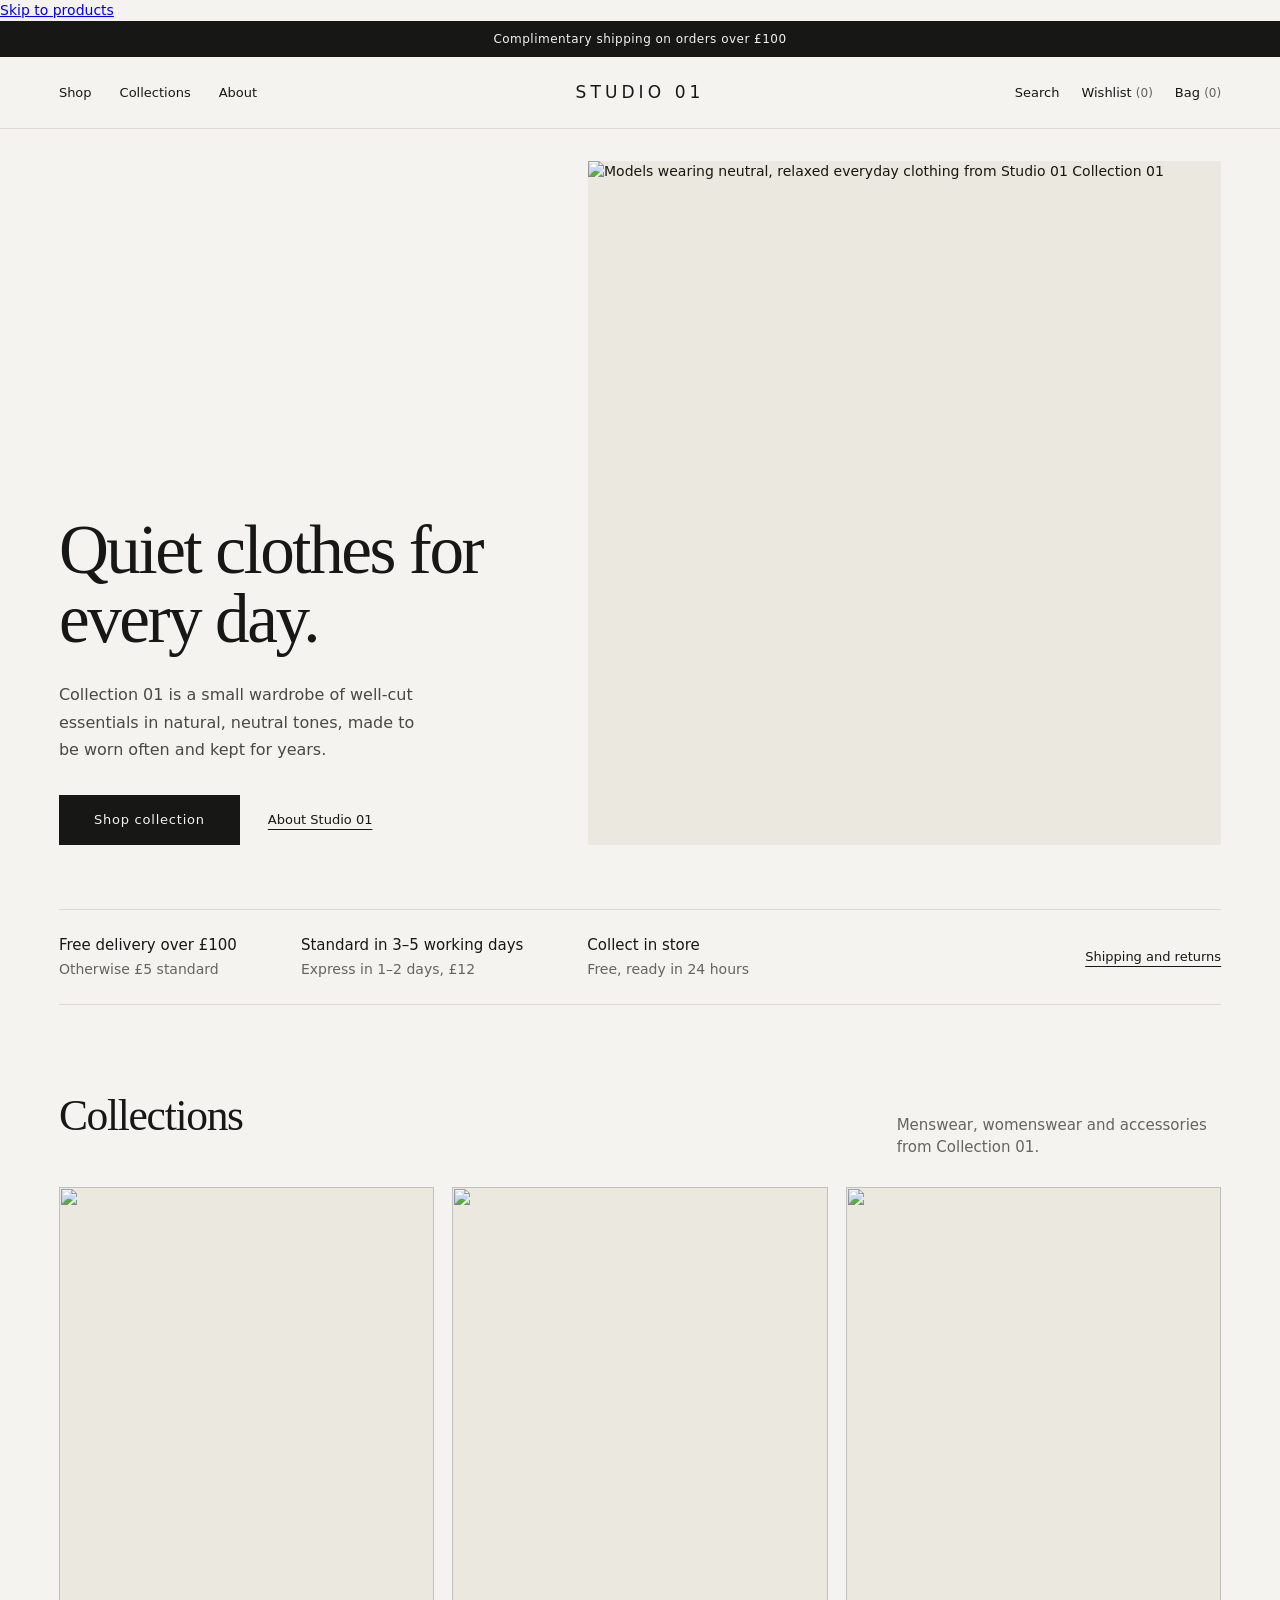
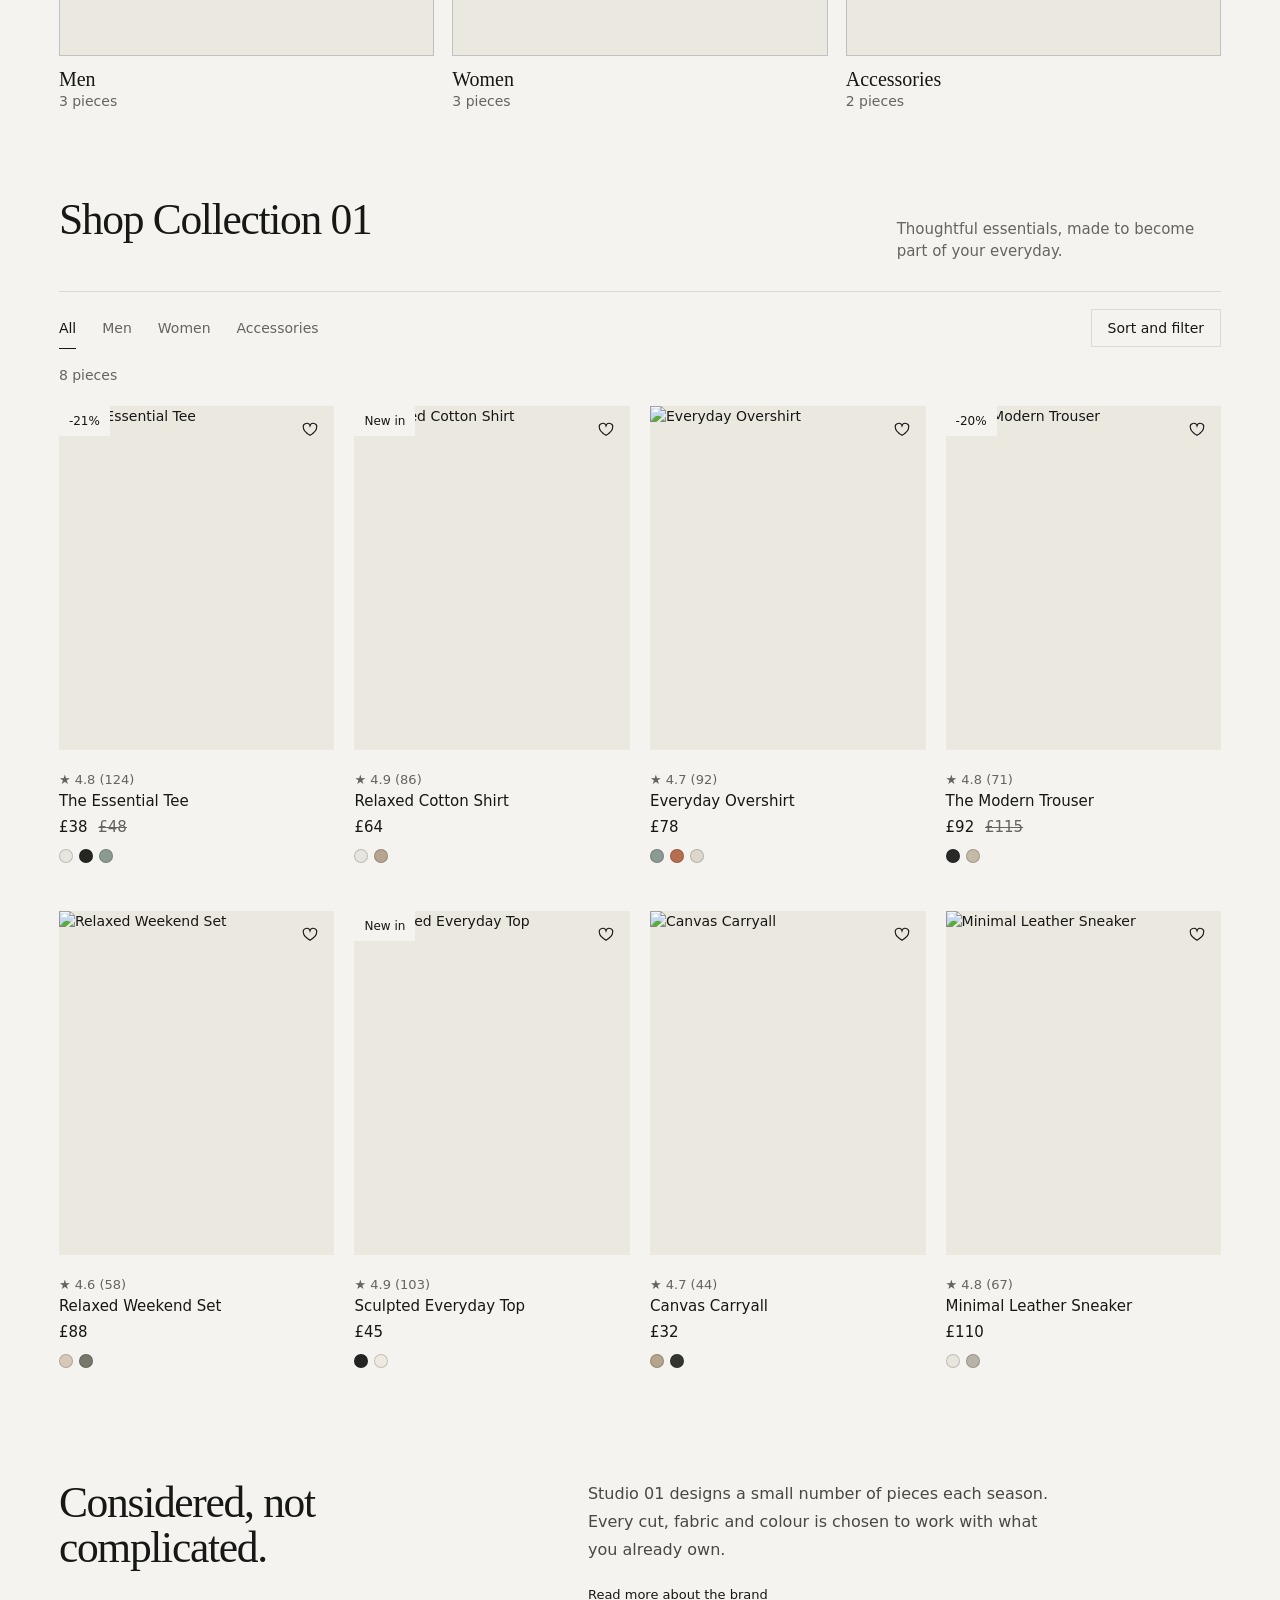
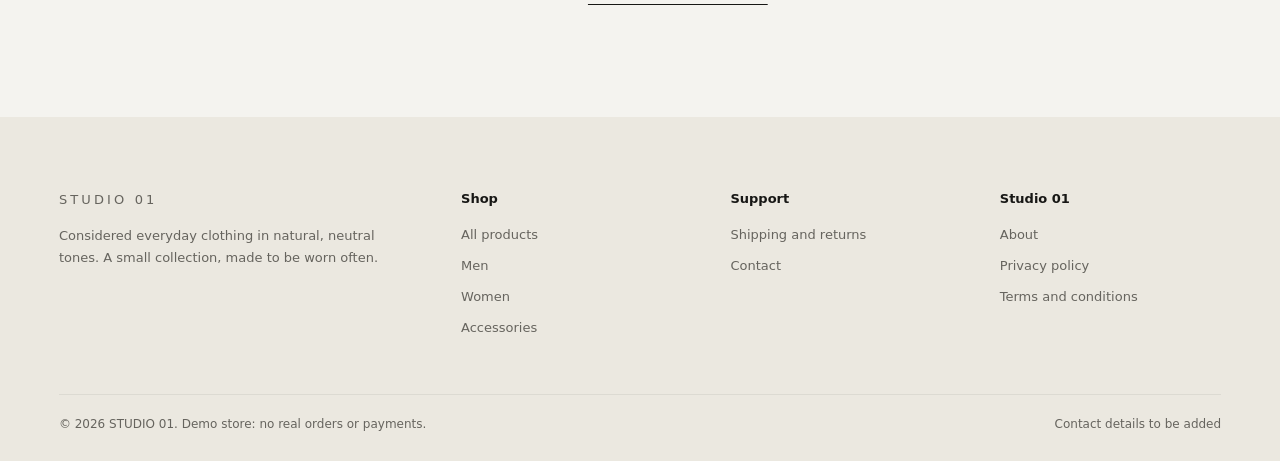
==== commit 2b933f78: "Enhance SEO and service details in index.html Added meta tags for SEO and updated service informatio" ====
--- a/index.html
+++ b/index.html
@@ -5,6 +5,9 @@
 <meta name="viewport" content="width=device-width, initial-scale=1.0">
 <meta name="theme-color" content="#f4f3ef">
 <title>STUDIO 01 — Considered Everyday Clothing</title>
+<meta name="description" content="Studio 01 Collection 01: a small wardrobe of well-cut everyday clothing in natural, neutral tones. Menswear, womenswear and accessories.">
+<meta property="og:type" content="website"><meta property="og:title" content="STUDIO 01 — Considered Everyday Clothing"><meta property="og:description" content="A small wardrobe of well-cut everyday clothing in natural, neutral tones.">
+<link rel="icon" href="data:image/svg+xml,%3Csvg xmlns='http://www.w3.org/2000/svg' viewBox='0 0 32 32'%3E%3Crect width='32' height='32' fill='%23171715'/%3E%3Ctext x='16' y='22' font-size='15' text-anchor='middle' fill='%23f4f3ef' font-family='Georgia,serif'%3E01%3C/text%3E%3C/svg%3E">
 <link rel="stylesheet" href="styles.css">
 <script>
 /* Entrance gate: plays on every fresh arrival, not when moving between pages of the store.
@@ -67,46 +70,53 @@
 @media(max-width:700px){.product-grid{grid-template-columns:repeat(2,minmax(0,1fr));gap:36px 12px}.quick-add{opacity:1;transform:none;height:38px}.statement{grid-template-columns:1fr;gap:16px;padding:56px var(--gutter)}
 .section-head{flex-direction:column;align-items:flex-start;gap:10px;padding:64px 0 20px}.collections{gap:8px;align-items:start}.coll small{display:none}.coll span{font-size:16px}.toolbar{flex-wrap:wrap;gap:12px}.categories{width:100%;gap:22px}.tools{width:100%}.tool-btn{width:100%;white-space:nowrap}.hero{padding-top:12px}.hero-media{aspect-ratio:4/4.1}.hero-actions{flex-direction:column;align-items:stretch;gap:8px}.hero-actions .btn-link{align-self:center;padding:12px}}
 
+/* ---------- Readability and structure polish ---------- */
+.hero-statement{font-size:16px;line-height:1.7}.section-head p{font-size:15px}
+.services{max-width:1600px;margin:0 auto;padding:0 var(--gutter)}
+.services>div{display:flex;justify-content:space-between;align-items:center;gap:20px 48px;flex-wrap:wrap;margin-top:64px;padding:24px 0;border-top:1px solid var(--line);border-bottom:1px solid var(--line)}
+.services ul{list-style:none;margin:0;padding:0;display:flex;flex-wrap:wrap;gap:20px clamp(28px,5vw,80px)}
+.services li{display:grid;gap:2px}.services b{font-weight:500;font-size:15px}.services span{color:var(--muted);font-size:14px}
+.section-head{padding-top:88px}
+.category{padding:10px 0;font-size:14px}
+.result-count{margin:0;padding:0 0 20px;color:var(--muted);font-size:14px}
+.status{font-size:14px}
+.swatch{position:relative}.swatch:after{content:"";position:absolute;inset:-10px}
+.product-name,.price{font-size:15px}.rating{font-size:13px}.tag{font-size:12px}
+.quick-add{font-size:14px}.tool-btn{font-size:14px}.filter-panel label{font-size:14px}
+.coll small{display:block;margin-top:2px;color:var(--muted);font-size:14px}
+.cart-row small,.note,.avail,.guide table{font-size:13px}
+.statement p{font-size:16px}
+@media(max-width:700px){.services>div{margin-top:40px;padding:20px 0}.services ul{flex-direction:column;gap:14px}.coll small{display:block;font-size:13px}}
+
 /* ---------- Entrance gate ---------- */
 .gate{display:none}
-.gate-on .gate{display:block;position:fixed;inset:0;z-index:100;cursor:pointer;perspective:2400px;perspective-origin:50% 45%;overflow:hidden;transition:opacity .5s ease}
-.gate-on,.gate-on body{overflow:hidden}
-.gate.leaving{opacity:0}.gate.done{display:none!important}
-.gate-door{position:absolute;top:0;bottom:0;width:50%;overflow:hidden;backface-visibility:hidden;will-change:transform;
- background:
-  url("data:image/svg+xml,%3Csvg xmlns='http://www.w3.org/2000/svg' width='160' height='160'%3E%3Cfilter id='n'%3E%3CfeTurbulence type='fractalNoise' baseFrequency='.8' numOctaves='2' stitchTiles='stitch'/%3E%3CfeColorMatrix values='0 0 0 0 1 0 0 0 0 1 0 0 0 0 1 0 0 0 .05 0'/%3E%3C/filter%3E%3Crect width='100%25' height='100%25' filter='url(%23n)'/%3E%3C/svg%3E"),
-  linear-gradient(var(--dir),#10100e 0%,#1b1b18 55%,#242421 100%);
- animation:swing 1.7s cubic-bezier(.68,0,.16,1) 1.75s forwards}
-.gate-door.l{left:0;--dir:90deg;transform-origin:0 50%;--rot:84deg}
-.gate-door.r{right:0;--dir:270deg;transform-origin:100% 50%;--rot:-84deg}
-/* inset panel line, like a real shop door */
-.gate-door:before{content:"";position:absolute;inset:clamp(18px,3vw,44px);border:1px solid rgba(244,243,239,.09)}
-/* seam of light: draws itself, then is pulled apart by the doors */
-.gate-door:after{content:"";position:absolute;top:0;bottom:0;width:1px;background:linear-gradient(#f4f3ef,#f4f3ef);transform:scaleY(0);animation:seam 1s cubic-bezier(.7,0,.2,1) .1s forwards}
-.gate-door.l:after{right:0}.gate-door.r:after{left:0}
-.gate-handle{position:absolute;top:60%;width:2px;height:clamp(64px,11vh,120px);background:linear-gradient(#f4f3ef,rgba(244,243,239,.45));opacity:0;animation:fade .8s ease 1.3s forwards}
-.gate-door.l .gate-handle{right:clamp(18px,3vw,44px)}.gate-door.r .gate-handle{left:clamp(18px,3vw,44px)}
-.gate-mark{position:absolute;top:0;bottom:0;width:100vw;display:flex;align-items:center;justify-content:center;flex-direction:column;gap:20px;color:var(--paper)}
-.gate-door.l .gate-mark{left:0}.gate-door.r .gate-mark{right:0}
-.gate-word{display:flex;font:500 clamp(24px,3.6vw,52px)/1.15 var(--sans);letter-spacing:.38em;padding-left:.38em;white-space:pre}
+.gate-on .gate{display:contents}
+.gate-on,.gate-on body{overflow:hidden;animation:unlock .01s linear 6s forwards}
+@keyframes unlock{to{overflow:visible}}
+.gate-panel{position:fixed;top:0;bottom:0;width:50.1%;background:var(--ink);z-index:100;cursor:pointer;will-change:transform;animation:gone .01s linear 6s forwards}
+.gate-panel.l{left:0}.gate-panel.r{right:0}
+@keyframes gone{to{visibility:hidden}}
+/* the wordmark inverts itself against whatever is behind it as the panels part */
+.gate-word{position:fixed;left:50%;top:50%;transform:translate(-50%,-50%);z-index:101;pointer-events:none;display:flex;
+ font:500 clamp(34px,5vw,72px)/1.25 var(--sans);letter-spacing:.24em;color:#fff;mix-blend-mode:difference;white-space:pre;will-change:transform}
 .gate-word span{display:block;overflow:hidden}
-.gate-word i{display:block;font-style:normal;transform:translateY(112%);animation:rise .95s cubic-bezier(.2,.8,.2,1) calc(.45s + var(--i)*.07s) forwards}
-.gate-mark small{font:400 12px var(--sans);letter-spacing:.2em;color:rgba(244,243,239,.6);opacity:0;animation:fade 1s ease 1.15s forwards;white-space:nowrap}
+.gate-word i{display:block;font-style:normal;transform:translateY(115%);animation:rise .9s cubic-bezier(.2,.8,.2,1) calc(.25s + var(--i)*.055s) forwards}
 @keyframes rise{to{transform:none}}
-@keyframes fade{to{opacity:1}}
-@keyframes seam{to{transform:scaleY(1);opacity:.25}}
-@keyframes swing{0%{transform:rotateY(0)}88%{opacity:1}100%{transform:rotateY(var(--rot));opacity:0}}
-/* camera walks in: the store settles from slightly close and soft */
-.gate-on .hero{animation:walkin 2.1s cubic-bezier(.2,.7,.2,1) 1.9s both;transform-origin:50% 35%}
-@keyframes walkin{from{opacity:.0;transform:scale(1.08);filter:blur(10px)}to{opacity:1;transform:none;filter:none}}
-@media(max-width:700px){.gate-word{letter-spacing:.28em;padding-left:.28em}.gate-mark small{letter-spacing:.14em}}
+.gate.leaving .gate-panel,.gate.leaving .gate-word{opacity:0;transition:opacity .45s ease}
+.gate.done{display:none!important}
+/* header logo is the landing spot for the wordmark */
+.gate-on .header .brand{opacity:0}
+/* the hero opens from the same centre line as the gate */
+.gate-on .hero-media{animation:unveil 1.5s cubic-bezier(.77,0,.18,1) 1.35s both}
+@keyframes unveil{from{clip-path:inset(0 50% 0 50%)}to{clip-path:inset(0)}}
+.gate-on .hero h1,.gate-on .hero-statement,.gate-on .hero-actions{animation:lift 1s var(--ease) 2.1s both}
+.gate-on .hero-statement{animation-delay:2.25s}.gate-on .hero-actions{animation-delay:2.4s}
+@keyframes lift{from{opacity:0;transform:translateY(14px)}to{opacity:1;transform:none}}
 </style>
 </head>
 <body>
-<div class="gate" id="gate" aria-hidden="true">
-  <div class="gate-door l"><i class="gate-handle"></i><div class="gate-mark"><div class="gate-word"><span><i style="--i:0">S</i></span><span><i style="--i:1">T</i></span><span><i style="--i:2">U</i></span><span><i style="--i:3">D</i></span><span><i style="--i:4">I</i></span><span><i style="--i:5">O</i></span><span><i style="--i:6">&nbsp;</i></span><span><i style="--i:7">0</i></span><span><i style="--i:8">1</i></span></div><small>Collection 01. Come in.</small></div></div>
-  <div class="gate-door r"><i class="gate-handle"></i><div class="gate-mark"><div class="gate-word"><span><i style="--i:0">S</i></span><span><i style="--i:1">T</i></span><span><i style="--i:2">U</i></span><span><i style="--i:3">D</i></span><span><i style="--i:4">I</i></span><span><i style="--i:5">O</i></span><span><i style="--i:6">&nbsp;</i></span><span><i style="--i:7">0</i></span><span><i style="--i:8">1</i></span></div><small>Collection 01. Come in.</small></div></div>
-</div>
+<div class="gate" id="gate" aria-hidden="true"><div class="gate-panel l"></div><div class="gate-panel r"></div><div class="gate-word"><span><i style="--i:0">S</i></span><span><i style="--i:1">T</i></span><span><i style="--i:2">U</i></span><span><i style="--i:3">D</i></span><span><i style="--i:4">I</i></span><span><i style="--i:5">O</i></span><span><i style="--i:6">&nbsp;</i></span><span><i style="--i:7">0</i></span><span><i style="--i:8">1</i></span></div></div>
+<a class="skip" href="#shop">Skip to products</a>
 <div class="announcement">Complimentary shipping on orders over £100</div>
 <header class="header">
   <div class="nav-left"><a class="nav-link" href="#shop">Shop</a><a class="nav-link" href="#collections">Collections</a><a class="nav-link" href="info.html#about">About</a></div>
@@ -132,12 +142,21 @@
   </picture></div>
 </section>
 
+<section class="services" aria-label="Delivery and collection"><div>
+  <ul>
+    <li><b>Free delivery over £100</b><span>Otherwise £5 standard</span></li>
+    <li><b>Standard in 3–5 working days</b><span>Express in 1–2 days, £12</span></li>
+    <li><b>Collect in store</b><span>Free, ready in 24 hours</span></li>
+  </ul>
+  <a class="btn-link" href="info.html#shipping">Shipping and returns</a>
+</div></section>
+
 <section class="section" id="collections" aria-labelledby="collH">
   <div class="section-head"><h2 id="collH">Collections</h2><p>Menswear, womenswear and accessories from Collection 01.</p></div>
   <div class="collections">
-    <button class="coll" onclick="pickCategory('Men')"><div><img src="https://images.unsplash.com/photo-1598033129183-c4f50c736f10?auto=format&fit=crop&w=800&q=80" alt="" loading="lazy"></div><span>Men</span><small>View menswear</small></button>
-    <button class="coll" onclick="pickCategory('Women')"><div><img src="https://images.unsplash.com/photo-1596755094514-f87e34085b2c?auto=format&fit=crop&w=800&q=80" alt="" loading="lazy"></div><span>Women</span><small>View womenswear</small></button>
-    <button class="coll" onclick="pickCategory('Accessories')"><div><img src="https://images.unsplash.com/photo-1544816155-12df9643f363?auto=format&fit=crop&w=800&q=80" alt="" loading="lazy"></div><span>Accessories</span><small>View accessories</small></button>
+    <button class="coll" onclick="pickCategory('Men')"><div><img src="https://images.unsplash.com/photo-1598033129183-c4f50c736f10?auto=format&fit=crop&w=800&q=80" alt="" loading="lazy"></div><span>Men</span><small data-cat="Men">View menswear</small></button>
+    <button class="coll" onclick="pickCategory('Women')"><div><img src="https://images.unsplash.com/photo-1596755094514-f87e34085b2c?auto=format&fit=crop&w=800&q=80" alt="" loading="lazy"></div><span>Women</span><small data-cat="Women">View womenswear</small></button>
+    <button class="coll" onclick="pickCategory('Accessories')"><div><img src="https://images.unsplash.com/photo-1544816155-12df9643f363?auto=format&fit=crop&w=800&q=80" alt="" loading="lazy"></div><span>Accessories</span><small data-cat="Accessories">View accessories</small></button>
   </div>
 </section>
 
@@ -157,6 +176,7 @@
     <label><input type="checkbox" value="Sale" onchange="renderProducts()"> On sale</label>
     <label>Sort by <select id="sortSelect" onchange="renderProducts()"><option value="featured">Featured</option><option value="low">Price: low to high</option><option value="high">Price: high to low</option></select></label>
   </div>
+  <p class="result-count" id="resultCount" aria-live="polite"></p>
   <div class="status" id="wishStatus"><span>Showing your wishlist</span><button onclick="showWishlist()">Show all products</button></div>
   <section class="product-grid" id="productGrid" aria-live="polite"></section>
 </main>
@@ -201,6 +221,7 @@
 {id:7,name:"Canvas Carryall",category:"Accessories",price:32,old:null,rating:4.7,reviews:44,tag:"",img:"https://images.unsplash.com/photo-1544816155-12df9643f363?auto=format&fit=crop&w=900&q=85",sizes:[],colors:[C("Tan","#b6a58d"),C("Charcoal","#34352f")],out:[]},
 {id:8,name:"Minimal Leather Sneaker",category:"Accessories",price:110,old:null,rating:4.8,reviews:67,tag:"",img:"https://images.unsplash.com/photo-1542291026-7eec264c27ff?auto=format&fit=crop&w=900&q=85",sizes:SH,colors:[C("Bone","#e8e5de"),C("Greige","#b8b3a9")],out:["UK 8|Bone","UK 11|Greige"]}
 ];
+document.querySelectorAll(".coll small[data-cat]").forEach(el=>{const n=products.filter(p=>p.category===el.dataset.cat).length;el.textContent=n+(n===1?" piece":" pieces")});
 const LS="studio01_cart_v1",MAXQ=10;
 const $=id=>document.getElementById(id);
 const esc=s=>String(s).replace(/[&<>"']/g,c=>({"&":"&amp;","<":"&lt;",">":"&gt;",'"':"&quot;","'":"&#39;"}[c]));
@@ -221,6 +242,7 @@
  if(checks.includes("Sale"))list=list.filter(p=>p.old);
  const sort=$("sortSelect")?.value||"featured";
  if(sort==="low")list.sort((a,b)=>a.price-b.price);if(sort==="high")list.sort((a,b)=>b.price-a.price);
+ $("resultCount").textContent=list.length+(list.length===1?" piece":" pieces");
  const grid=$("productGrid");
  if(!list.length){grid.innerHTML=wishOnly?'<div class="empty">Your wishlist is empty. Use the heart on any product to save it.</div>':'<div class="empty">No pieces found. Try another search or category.</div>';return}
  grid.innerHTML=list.map(p=>`<article class="product">
@@ -286,15 +308,24 @@
 window.addEventListener("pageshow",()=>{cart=loadCart();updateCart()});
 const qc=new URLSearchParams(location.search).get("c");if(["Men","Women","Accessories"].includes(qc))category=qc;document.querySelectorAll(".category").forEach(x=>x.classList.toggle("active",x.dataset.category===category));
 renderProducts();updateCart();syncWish();
-/* ---------- Entrance gate ---------- */
+</script>
+<script>
+/* Entrance gate: panels part, wordmark lands on the header logo */
 (function(){
  const g=document.getElementById("gate"),root=document.documentElement;if(!g||!root.classList.contains("gate-on"))return;
- let ended=false;
- function end(){if(ended)return;ended=true;g.classList.add("done");root.classList.remove("gate-on")}
- function skip(){if(ended||g.classList.contains("leaving"))return;g.classList.add("leaving");setTimeout(end,520)}
- g.querySelector(".gate-door.r").addEventListener("animationend",e=>{if(e.animationName==="swing")end()});
- g.addEventListener("click",skip);document.addEventListener("keydown",skip,{once:true});
- setTimeout(end,5200);
+ let ended=false;const end=()=>{if(ended)return;ended=true;g.classList.add("done");root.classList.remove("gate-on")};
+ try{
+  scrollTo(0,0);
+  const L=g.querySelector(".gate-panel.l"),R=g.querySelector(".gate-panel.r"),W=g.querySelector(".gate-word"),brand=document.querySelector(".header .brand");
+  const o={duration:1150,delay:1250,easing:"cubic-bezier(.77,0,.18,1)",fill:"forwards"};
+  L.animate([{transform:"none"},{transform:"translateX(-100%)"}],o);R.animate([{transform:"none"},{transform:"translateX(100%)"}],o);
+  const w=W.getBoundingClientRect(),b=brand.getBoundingClientRect(),s=b.width/w.width,
+   dx=b.left+b.width/2-(w.left+w.width/2),dy=b.top+b.height/2-(w.top+w.height/2);
+  W.animate([{transform:"translate(-50%,-50%)"},{transform:`translate(calc(-50% + ${dx}px),calc(-50% + ${dy}px)) scale(${s})`}],o).onfinish=end;
+  const skip=()=>{if(ended||g.classList.contains("leaving"))return;g.classList.add("leaving");setTimeout(end,480)};
+  g.addEventListener("click",skip);document.addEventListener("keydown",skip,{once:true});
+ }catch(e){end()}
+ setTimeout(end,5500);
 })();
 </script>
 </body>
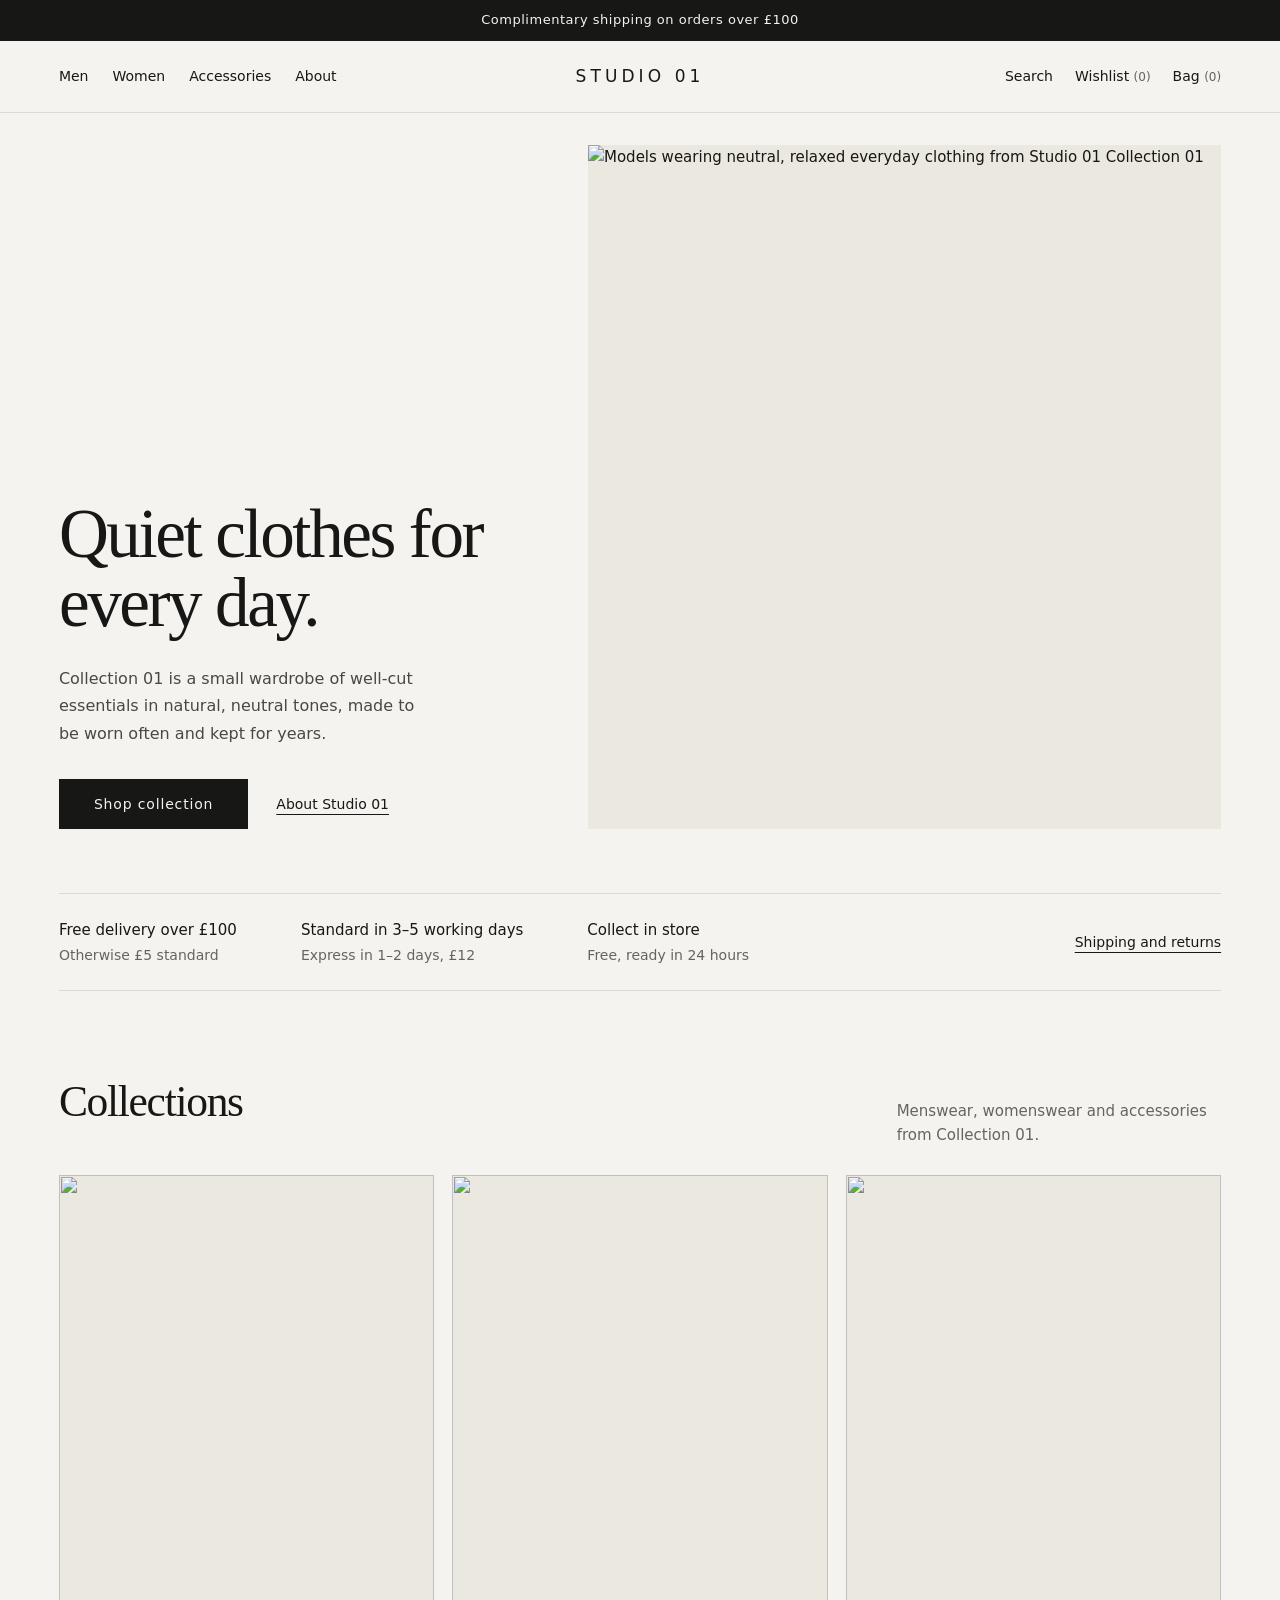
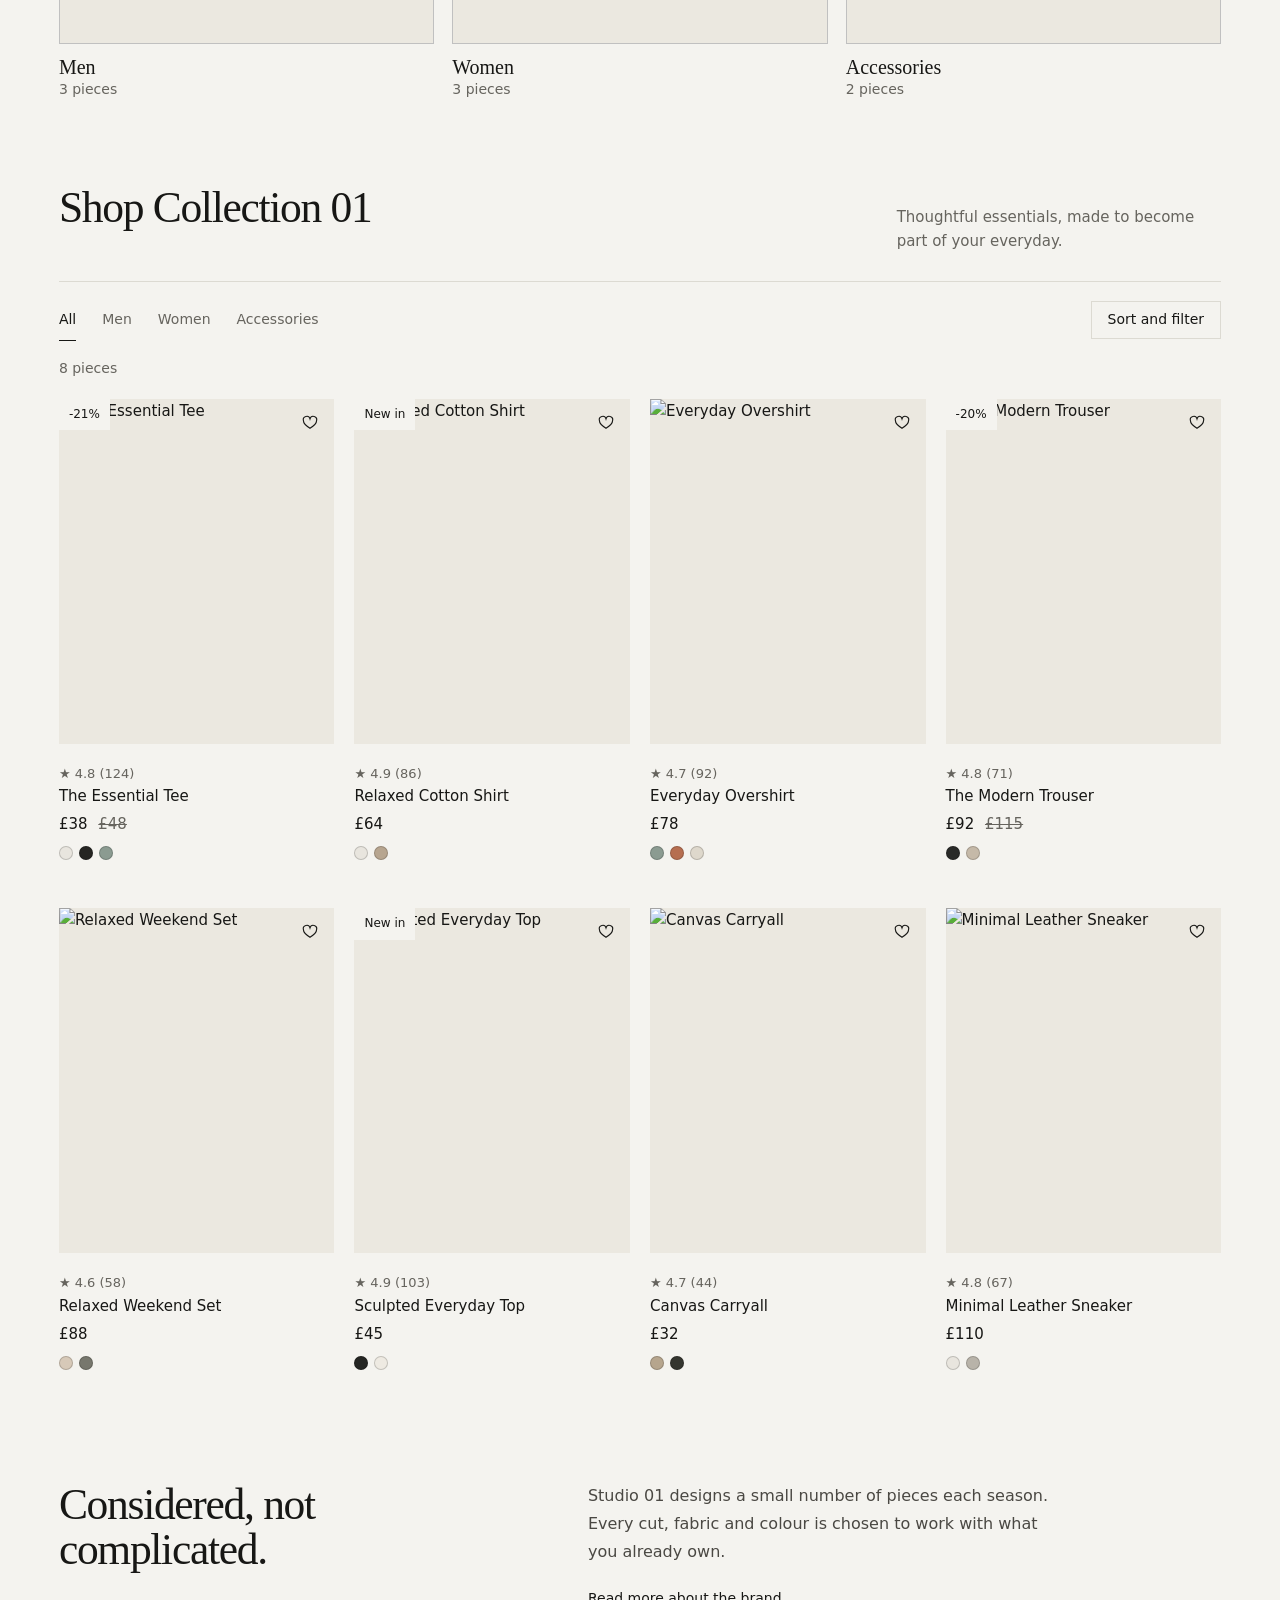
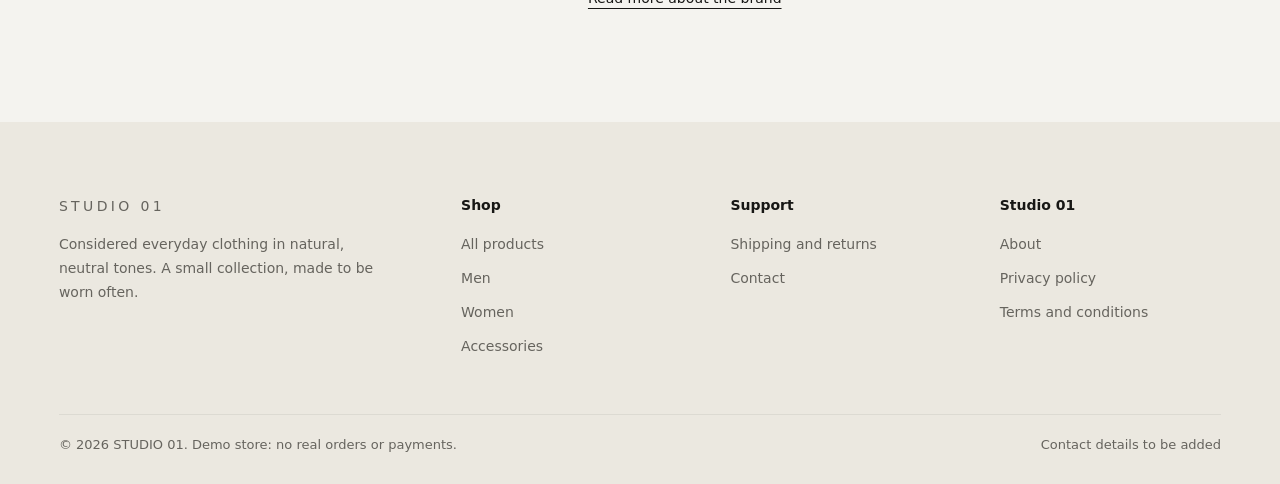
==== commit 7db29977: "Update navigation links and product categories" ====
--- a/index.html
+++ b/index.html
@@ -71,6 +71,7 @@
 .section-head{flex-direction:column;align-items:flex-start;gap:10px;padding:64px 0 20px}.collections{gap:8px;align-items:start}.coll small{display:none}.coll span{font-size:16px}.toolbar{flex-wrap:wrap;gap:12px}.categories{width:100%;gap:22px}.tools{width:100%}.tool-btn{width:100%;white-space:nowrap}.hero{padding-top:12px}.hero-media{aspect-ratio:4/4.1}.hero-actions{flex-direction:column;align-items:stretch;gap:8px}.hero-actions .btn-link{align-self:center;padding:12px}}
 
 /* ---------- Readability and structure polish ---------- */
+.coll{display:block;color:inherit;text-decoration:none}.name-btn{color:inherit;text-decoration:none}.nav-left{gap:24px}
 .hero-statement{font-size:16px;line-height:1.7}.section-head p{font-size:15px}
 .services{max-width:1600px;margin:0 auto;padding:0 var(--gutter)}
 .services>div{display:flex;justify-content:space-between;align-items:center;gap:20px 48px;flex-wrap:wrap;margin-top:64px;padding:24px 0;border-top:1px solid var(--line);border-bottom:1px solid var(--line)}
@@ -119,7 +120,7 @@
 <a class="skip" href="#shop">Skip to products</a>
 <div class="announcement">Complimentary shipping on orders over £100</div>
 <header class="header">
-  <div class="nav-left"><a class="nav-link" href="#shop">Shop</a><a class="nav-link" href="#collections">Collections</a><a class="nav-link" href="info.html#about">About</a></div>
+  <div class="nav-left"><a class="nav-link" href="collection.html?c=Men">Men</a><a class="nav-link" href="collection.html?c=Women">Women</a><a class="nav-link" href="collection.html?c=Accessories">Accessories</a><a class="nav-link" href="info.html#about">About</a></div>
   <button class="icon-btn" aria-label="Open menu" aria-controls="navDrawer" onclick="openDrawer('navDrawer')"><svg viewBox="0 0 24 24"><path d="M3 8h18M3 16h18"/></svg></button>
   <a class="brand" href="index.html">STUDIO 01</a>
   <div class="nav-right">
@@ -154,9 +155,9 @@
 <section class="section" id="collections" aria-labelledby="collH">
   <div class="section-head"><h2 id="collH">Collections</h2><p>Menswear, womenswear and accessories from Collection 01.</p></div>
   <div class="collections">
-    <button class="coll" onclick="pickCategory('Men')"><div><img src="https://images.unsplash.com/photo-1598033129183-c4f50c736f10?auto=format&fit=crop&w=800&q=80" alt="" loading="lazy"></div><span>Men</span><small data-cat="Men">View menswear</small></button>
-    <button class="coll" onclick="pickCategory('Women')"><div><img src="https://images.unsplash.com/photo-1596755094514-f87e34085b2c?auto=format&fit=crop&w=800&q=80" alt="" loading="lazy"></div><span>Women</span><small data-cat="Women">View womenswear</small></button>
-    <button class="coll" onclick="pickCategory('Accessories')"><div><img src="https://images.unsplash.com/photo-1544816155-12df9643f363?auto=format&fit=crop&w=800&q=80" alt="" loading="lazy"></div><span>Accessories</span><small data-cat="Accessories">View accessories</small></button>
+    <a class="coll" href="collection.html?c=Men"><div><img src="https://images.unsplash.com/photo-1598033129183-c4f50c736f10?auto=format&fit=crop&w=800&q=80" alt="" loading="lazy"></div><span>Men</span><small data-cat="Men">View menswear</small></a>
+    <a class="coll" href="collection.html?c=Women"><div><img src="https://images.unsplash.com/photo-1596755094514-f87e34085b2c?auto=format&fit=crop&w=800&q=80" alt="" loading="lazy"></div><span>Women</span><small data-cat="Women">View womenswear</small></a>
+    <a class="coll" href="collection.html?c=Accessories"><div><img src="https://images.unsplash.com/photo-1544816155-12df9643f363?auto=format&fit=crop&w=800&q=80" alt="" loading="lazy"></div><span>Accessories</span><small data-cat="Accessories">View accessories</small></a>
   </div>
 </section>
 
@@ -186,7 +187,7 @@
 <footer class="footer">
   <div class="footer-grid">
     <div><a class="brand" href="index.html">STUDIO 01</a><p class="footer-about">Considered everyday clothing in natural, neutral tones. A small collection, made to be worn often.</p></div>
-    <div><h3>Shop</h3><ul><li><a href="index.html#shop">All products</a></li><li><a href="index.html?c=Men#shop">Men</a></li><li><a href="index.html?c=Women#shop">Women</a></li><li><a href="index.html?c=Accessories#shop">Accessories</a></li></ul></div>
+    <div><h3>Shop</h3><ul><li><a href="collection.html?c=All">All products</a></li><li><a href="collection.html?c=Men">Men</a></li><li><a href="collection.html?c=Women">Women</a></li><li><a href="collection.html?c=Accessories">Accessories</a></li></ul></div>
     <div><h3>Support</h3><ul><li><a href="info.html#shipping">Shipping and returns</a></li><li><a href="info.html#contact">Contact</a></li></ul></div>
     <div><h3>Studio 01</h3><ul><li><a href="info.html#about">About</a></li><li><a href="info.html#privacy">Privacy policy</a></li><li><a href="info.html#terms">Terms and conditions</a></li></ul></div>
   </div>
@@ -196,7 +197,7 @@
 <div class="drawer-backdrop" id="backdrop" onclick="closeDrawers()"></div>
 <aside class="drawer left" id="navDrawer" role="dialog" aria-modal="true" aria-label="Menu">
   <div class="drawer-head"><h2>Menu</h2><button class="close" onclick="closeDrawers()" aria-label="Close menu">×</button></div>
-  <nav class="drawer-content mnav"><a href="#shop" onclick="closeDrawers()">Shop</a><a href="#collections" onclick="closeDrawers()">Collections</a><a href="info.html#about">About</a><button onclick="closeDrawers();showWishlist()">Wishlist</button></nav>
+  <nav class="drawer-content mnav"><a href="#shop" onclick="closeDrawers()">Shop</a><a href="collection.html?c=Men">Men</a><a href="collection.html?c=Women">Women</a><a href="collection.html?c=Accessories">Accessories</a><a href="info.html#about">About</a><button onclick="closeDrawers();showWishlist()">Wishlist</button></nav>
 </aside>
 <aside class="drawer" id="cartDrawer" role="dialog" aria-modal="true" aria-label="Shopping bag">
   <div class="drawer-head"><h2>Your bag <span class="count" id="drawerCount">(0)</span></h2><button class="close" onclick="closeDrawers()" aria-label="Close bag">×</button></div>
@@ -208,19 +209,8 @@
   <div class="drawer-content" id="pdpContent"></div>
   <div class="drawer-foot"><p class="err" id="pdpErr" role="alert"></p><button class="checkout" onclick="addSelected()">Add to bag</button></div>
 </aside>
+<script src="data.js"></script>
 <script>
-const AP=["XS","S","M","L","XL","XXL"],SH=["UK 6","UK 7","UK 8","UK 9","UK 10","UK 11"];
-const C=(n,h)=>({n,h});
-const products=[
-{id:1,name:"The Essential Tee",category:"Men",price:38,old:48,rating:4.8,reviews:124,tag:"New in",img:"https://images.unsplash.com/photo-1521572163474-6864f9cf17ab?auto=format&fit=crop&w=900&q=85",sizes:AP,colors:[C("Bone","#e8e5de"),C("Black","#252522"),C("Sage","#8b9b91")],out:["XL|Black","XS|Sage","XXL|Bone","XXL|Black"]},
-{id:2,name:"Relaxed Cotton Shirt",category:"Women",price:64,old:null,rating:4.9,reviews:86,tag:"New in",img:"https://images.unsplash.com/photo-1596755094514-f87e34085b2c?auto=format&fit=crop&w=900&q=85",sizes:AP.slice(0,5),colors:[C("Bone","#e8e5de"),C("Sand","#b7a58f")],out:["M|Sand","XS|Bone"]},
-{id:3,name:"Everyday Overshirt",category:"Men",price:78,old:null,rating:4.7,reviews:92,tag:"",img:"https://images.unsplash.com/photo-1598033129183-c4f50c736f10?auto=format&fit=crop&w=900&q=85",sizes:AP.slice(1),colors:[C("Sage","#8b9b91"),C("Rust","#b66e50"),C("Stone","#ded8cc")],out:["S|Rust","XXL|Rust","M|Stone"]},
-{id:4,name:"The Modern Trouser",category:"Women",price:92,old:115,rating:4.8,reviews:71,tag:"Sale",img:"https://images.unsplash.com/photo-1509551388413-e18d0ac5d495?auto=format&fit=crop&w=900&q=85",sizes:AP.slice(0,5),colors:[C("Black","#292a28"),C("Taupe","#c5b9a8")],out:["XS|Black","L|Taupe"]},
-{id:5,name:"Relaxed Weekend Set",category:"Men",price:88,old:null,rating:4.6,reviews:58,tag:"",img:"https://images.unsplash.com/photo-1618354691373-d851c5c3a990?auto=format&fit=crop&w=900&q=85",sizes:AP.slice(1),colors:[C("Oat","#d7c9b8"),C("Olive","#77776d")],out:["L|Oat","S|Olive"]},
-{id:6,name:"Sculpted Everyday Top",category:"Women",price:45,old:null,rating:4.9,reviews:103,tag:"New in",img:"https://images.unsplash.com/photo-1551488831-00ddcb6c6bd3?auto=format&fit=crop&w=900&q=85",sizes:AP.slice(0,4),colors:[C("Black","#242522"),C("Ivory","#eeeae2")],out:["S|Ivory"]},
-{id:7,name:"Canvas Carryall",category:"Accessories",price:32,old:null,rating:4.7,reviews:44,tag:"",img:"https://images.unsplash.com/photo-1544816155-12df9643f363?auto=format&fit=crop&w=900&q=85",sizes:[],colors:[C("Tan","#b6a58d"),C("Charcoal","#34352f")],out:[]},
-{id:8,name:"Minimal Leather Sneaker",category:"Accessories",price:110,old:null,rating:4.8,reviews:67,tag:"",img:"https://images.unsplash.com/photo-1542291026-7eec264c27ff?auto=format&fit=crop&w=900&q=85",sizes:SH,colors:[C("Bone","#e8e5de"),C("Greige","#b8b3a9")],out:["UK 8|Bone","UK 11|Greige"]}
-];
 document.querySelectorAll(".coll small[data-cat]").forEach(el=>{const n=products.filter(p=>p.category===el.dataset.cat).length;el.textContent=n+(n===1?" piece":" pieces")});
 const LS="studio01_cart_v1",MAXQ=10;
 const $=id=>document.getElementById(id);
@@ -246,10 +236,10 @@
  const grid=$("productGrid");
  if(!list.length){grid.innerHTML=wishOnly?'<div class="empty">Your wishlist is empty. Use the heart on any product to save it.</div>':'<div class="empty">No pieces found. Try another search or category.</div>';return}
  grid.innerHTML=list.map(p=>`<article class="product">
- <div class="photo-wrap"><img src="${p.img}" alt="${esc(p.name)}" loading="lazy" decoding="async" onclick="openProduct(${p.id})">${p.old?'<span class="tag">-'+Math.round((1-p.price/p.old)*100)+'%</span>':p.tag==='New in'?'<span class="tag">New in</span>':''}
+ <div class="photo-wrap"><img src="${p.img}" alt="${esc(p.name)}" loading="lazy" decoding="async" onclick="location.href='product.html?id=${p.id}'">${p.old?'<span class="tag">-'+Math.round((1-p.price/p.old)*100)+'%</span>':p.tag==='New in'?'<span class="tag">New in</span>':''}
  <button class="wish ${wishlist.has(p.id)?'selected':''}" aria-label="Add ${esc(p.name)} to wishlist" onclick="toggleWish(${p.id})"><svg viewBox="0 0 24 24"><path d="M20.8 8.8c0 5.2-8.8 10.2-8.8 10.2S3.2 14 3.2 8.8A4.3 4.3 0 0 1 12 6.5a4.3 4.3 0 0 1 8.8 2.3Z"/></svg></button>
  <button class="quick-add" aria-label="Select options for ${esc(p.name)}" onclick="openProduct(${p.id})">Select options +</button></div>
- <div class="product-meta"><div class="rating">★ ${p.rating.toFixed(1)} <span>(${p.reviews})</span></div><p class="product-name"><button type="button" class="name-btn" onclick="openProduct(${p.id})">${esc(p.name)}</button></p><p class="price">${money(p.price)} ${p.old?`<del class="was">${money(p.old)}</del>`:""}</p>
+ <div class="product-meta"><div class="rating">★ ${p.rating.toFixed(1)} <span>(${p.reviews})</span></div><p class="product-name"><a class="name-btn" href="product.html?id=${p.id}">${esc(p.name)}</a></p><p class="price">${money(p.price)} ${p.old?`<del class="was">${money(p.old)}</del>`:""}</p>
  <div class="swatches">${p.colors.map((c,i)=>`<button class="swatch" style="background:${c.h}" aria-label="${esc(p.name)} in ${c.n}" title="${c.n}" onclick="openProduct(${p.id},${i})"></button>`).join("")}</div></div></article>`).join("");
 }
 function setCategory(c,el){category=c;wishOnly=false;syncWish();document.querySelectorAll(".category").forEach(x=>x.classList.toggle("active",x.dataset.category===c));renderProducts()}
--- a/styles.css
+++ b/styles.css
@@ -3,29 +3,30 @@
 --serif:"Iowan Old Style","Palatino Linotype",Palatino,Georgia,serif;--sans:system-ui,-apple-system,"Segoe UI",Helvetica,Arial,sans-serif;
 --gutter:clamp(18px,4.6vw,72px);--edge:max(var(--gutter),calc((100% - 1600px)/2 + var(--gutter)));--ease:cubic-bezier(.2,.7,.2,1)}
 *{box-sizing:border-box}html{scroll-behavior:smooth}
-body{margin:0;background:var(--paper);color:var(--ink);font:14px/1.5 var(--sans);-webkit-font-smoothing:antialiased}
+body{margin:0;background:var(--paper);color:var(--ink);font:15px/1.6 var(--sans);-webkit-font-smoothing:antialiased}
 button,input,select{font:inherit;color:inherit}button{cursor:pointer}img{max-width:100%}
 :focus-visible{outline:2px solid var(--ink);outline-offset:3px}
-.announcement{padding:9px var(--gutter);text-align:center;background:var(--ink);color:#f4f3ef;font-size:12px;letter-spacing:.04em}
+.announcement{padding:10px var(--gutter);text-align:center;background:var(--ink);color:#f4f3ef;font-size:13px;letter-spacing:.04em}
 .header{position:sticky;top:0;z-index:5;height:72px;padding:0 var(--edge);display:grid;grid-template-columns:1fr auto 1fr;align-items:center;background:var(--paper);border-bottom:1px solid var(--line)}
 .nav-left,.nav-right{display:flex;align-items:center;gap:28px}.nav-right{justify-content:flex-end;gap:22px}
-.nav-link,.utility{border:0;background:none;padding:8px 0;color:inherit;text-decoration:none;font-size:13px;position:relative}
+.nav-link,.utility{border:0;background:none;padding:8px 0;color:inherit;text-decoration:none;font-size:14px;position:relative}
 .nav-link:after,.utility:after{content:"";position:absolute;left:0;right:0;bottom:3px;height:1px;background:currentColor;transform:scaleX(0);transform-origin:left;transition:transform .3s var(--ease)}
 .nav-link:hover:after,.utility:hover:after,.utility.on:after{transform:scaleX(1)}
 .brand{font-size:17px;font-weight:500;letter-spacing:.24em;text-decoration:none;color:var(--ink);white-space:nowrap}
 .count{color:var(--muted);font-size:12px}.icon-btn{display:none;width:40px;height:40px;border:0;background:none;place-items:center;padding:0;color:inherit}
 .icon-btn svg{width:20px;height:20px;stroke:currentColor;fill:none;stroke-width:1.5}
-.btn-primary{display:inline-flex;align-items:center;justify-content:center;height:50px;padding:0 34px;background:var(--ink);color:#f4f3ef;border:1px solid var(--ink);text-decoration:none;font-size:13px;letter-spacing:.06em;transition:background .3s,color .3s}
+.btn-primary{display:inline-flex;align-items:center;justify-content:center;height:50px;padding:0 34px;background:var(--ink);color:#f4f3ef;border:1px solid var(--ink);text-decoration:none;font-size:14px;letter-spacing:.06em;transition:background .3s,color .3s}
 .btn-primary:hover{background:transparent;color:var(--ink)}
-.btn-link{color:var(--ink);font-size:13px;text-decoration:underline;text-underline-offset:5px;text-decoration-thickness:1px}
+.btn-link{color:var(--ink);font-size:14px;text-decoration:underline;text-underline-offset:5px;text-decoration-thickness:1px}
 .footer{background:var(--sand);padding:72px var(--edge) 28px;margin-top:40px}
 .footer-grid{display:grid;grid-template-columns:1.6fr 1fr 1fr 1fr;gap:48px}
-.footer h3{margin:0 0 16px;font-size:13px;font-weight:600}.footer ul{list-style:none;margin:0;padding:0;display:grid;gap:10px}
-.footer a{color:var(--muted);text-decoration:none;font-size:13px}.footer a:hover{color:var(--ink)}
-.footer .brand{display:inline-block;margin-bottom:16px}.footer-about{max-width:320px;color:var(--muted);font-size:13px;line-height:1.7;margin:0}
-.footer-base{margin:56px 0 0;padding-top:20px;border-top:1px solid var(--line);display:flex;justify-content:space-between;gap:16px;flex-wrap:wrap;color:var(--muted);font-size:12px}
-.footer-slim{border-top:1px solid var(--line);padding:24px var(--edge);display:flex;justify-content:space-between;gap:16px;flex-wrap:wrap;color:var(--muted);font-size:12px}
+.footer h3{margin:0 0 16px;font-size:14px;font-weight:600}.footer ul{list-style:none;margin:0;padding:0;display:grid;gap:10px}
+.footer a{color:var(--muted);text-decoration:none;font-size:14px}.footer a:hover{color:var(--ink)}
+.footer .brand{display:inline-block;margin-bottom:16px}.footer-about{max-width:320px;color:var(--muted);font-size:14px;line-height:1.7;margin:0}
+.footer-base{margin:56px 0 0;padding-top:20px;border-top:1px solid var(--line);display:flex;justify-content:space-between;gap:16px;flex-wrap:wrap;color:var(--muted);font-size:13px}
+.footer-slim{border-top:1px solid var(--line);padding:24px var(--edge);display:flex;justify-content:space-between;gap:16px;flex-wrap:wrap;color:var(--muted);font-size:13px}
 .footer-slim nav{display:flex;gap:20px;flex-wrap:wrap}.footer-slim a{color:var(--muted);text-decoration:none}.footer-slim a:hover{color:var(--ink)}
+.skip{position:absolute;left:12px;top:-60px;z-index:200;background:var(--ink);color:#f4f3ef;padding:12px 18px;text-decoration:none;font-size:14px}.skip:focus{top:12px}
 @media(max-width:900px){.nav-left{display:none}.icon-btn{display:grid}.header{grid-template-columns:auto 1fr auto;height:60px}.brand{justify-self:center;font-size:15px}.nav-right{gap:16px}.header>.icon-btn{margin-left:-10px;justify-self:start}.nav-right .utility.wl{display:none}.footer-grid{grid-template-columns:repeat(3,1fr)}.footer-grid>div:first-child{grid-column:1/-1}}
 @media(max-width:560px){.footer{padding-top:48px}.footer-grid{grid-template-columns:1fr 1fr;gap:32px 20px}}
 @media(prefers-reduced-motion:reduce){html{scroll-behavior:auto}*{transition:none!important;animation:none!important}}
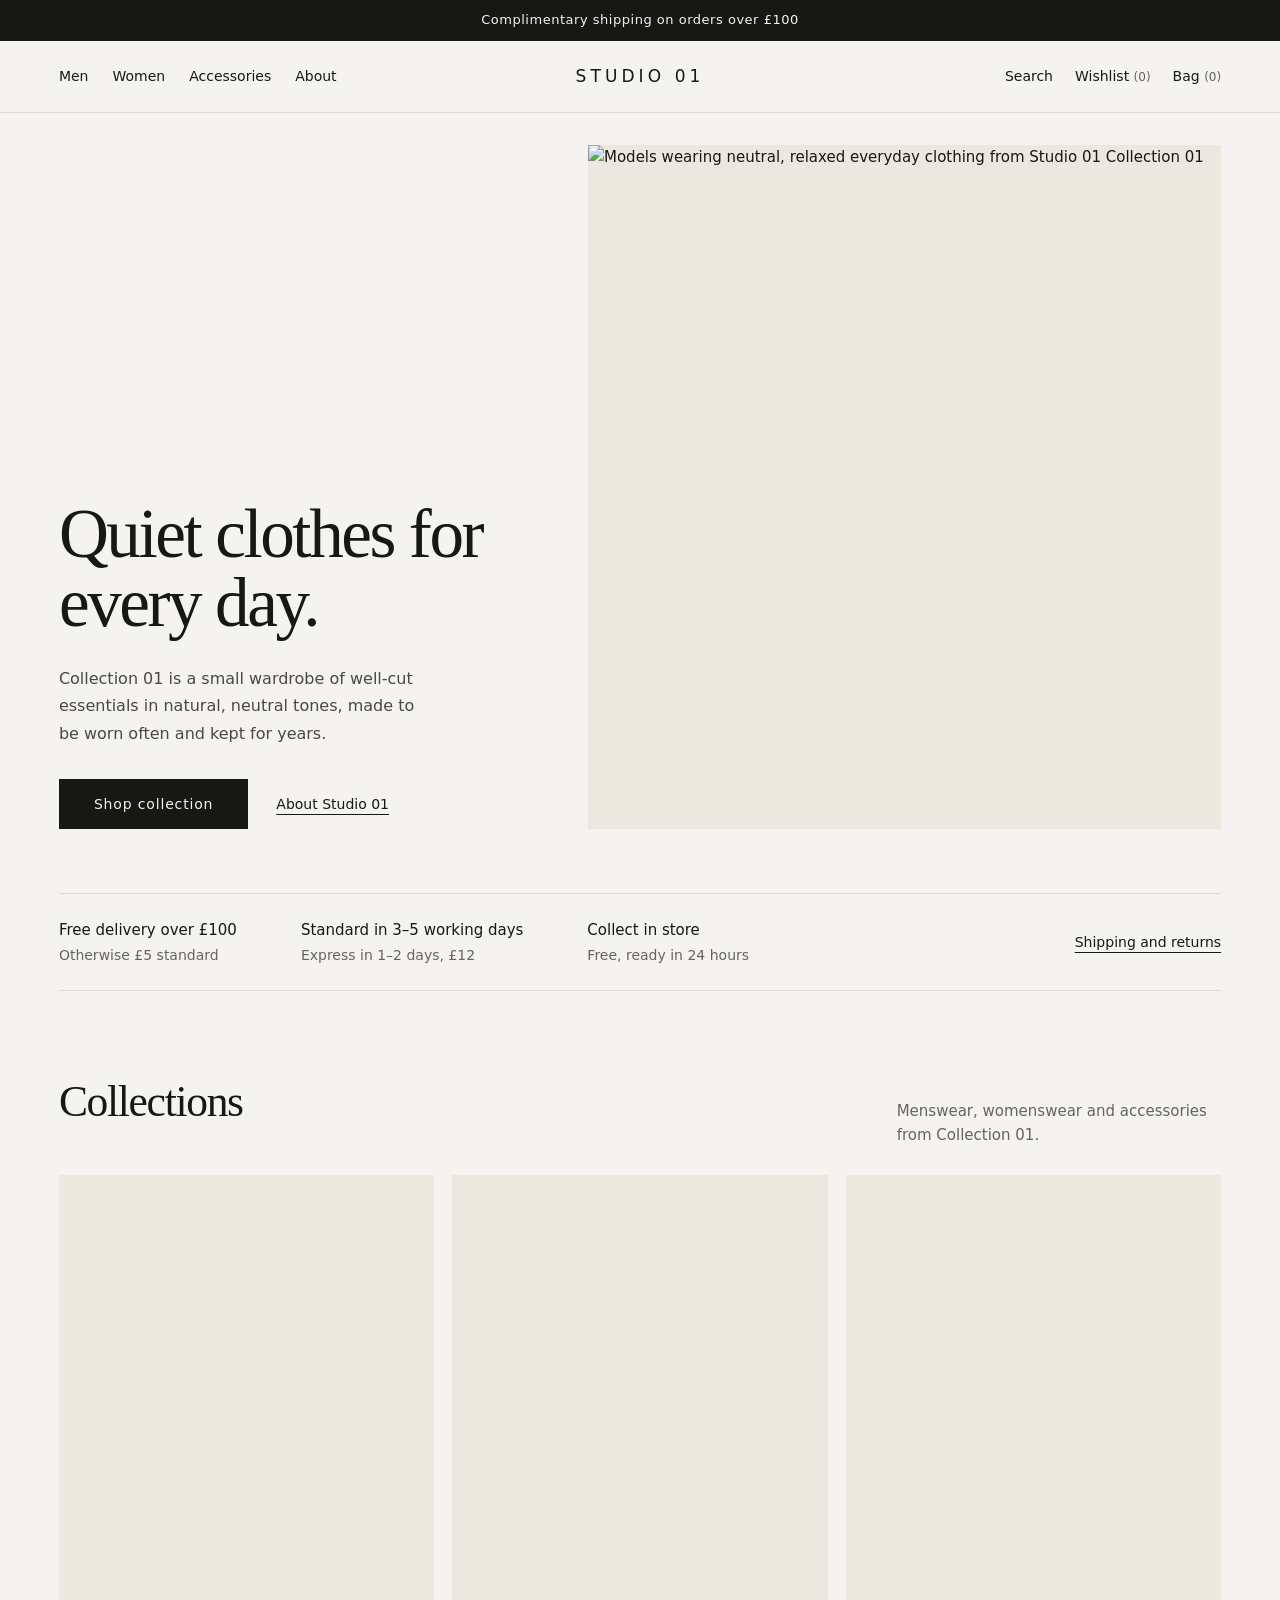
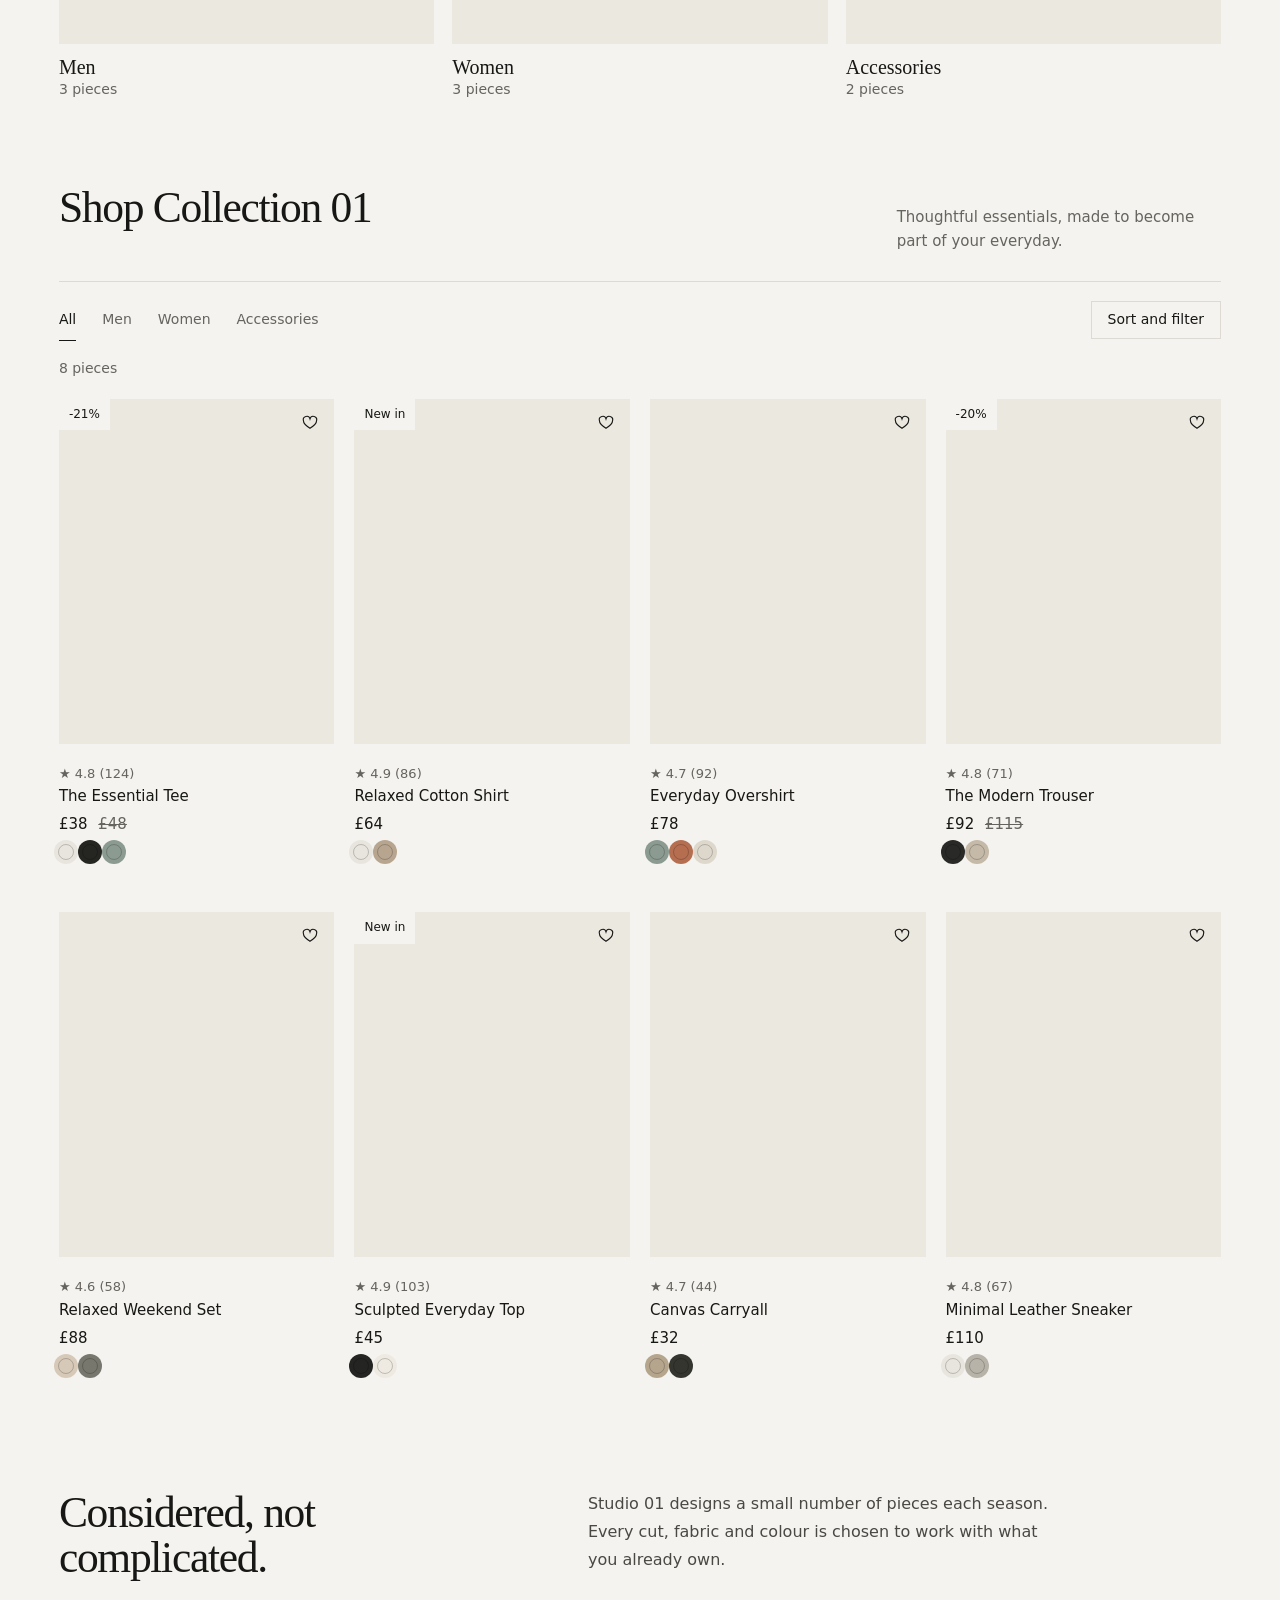
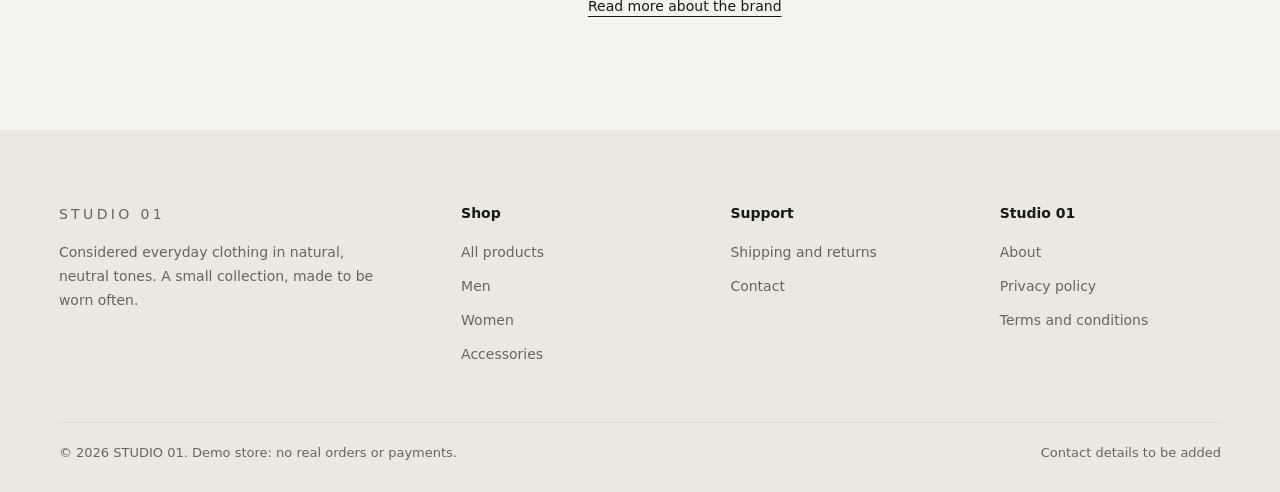
==== commit 7c3c3070: "Update meta tags and improve image handling" ====
--- a/index.html
+++ b/index.html
@@ -6,8 +6,11 @@
 <meta name="theme-color" content="#f4f3ef">
 <title>STUDIO 01 — Considered Everyday Clothing</title>
 <meta name="description" content="Studio 01 Collection 01: a small wardrobe of well-cut everyday clothing in natural, neutral tones. Menswear, womenswear and accessories.">
-<meta property="og:type" content="website"><meta property="og:title" content="STUDIO 01 — Considered Everyday Clothing"><meta property="og:description" content="A small wardrobe of well-cut everyday clothing in natural, neutral tones.">
+<meta property="og:type" content="website"><meta property="og:image" content="https://images.unsplash.com/photo-1529139574466-a303027c1d8b?auto=format&fit=crop&w=1200&h=630&q=80"><meta name="twitter:card" content="summary_large_image"><meta property="og:title" content="STUDIO 01 — Considered Everyday Clothing"><meta property="og:description" content="A small wardrobe of well-cut everyday clothing in natural, neutral tones.">
 <link rel="icon" href="data:image/svg+xml,%3Csvg xmlns='http://www.w3.org/2000/svg' viewBox='0 0 32 32'%3E%3Crect width='32' height='32' fill='%23171715'/%3E%3Ctext x='16' y='22' font-size='15' text-anchor='middle' fill='%23f4f3ef' font-family='Georgia,serif'%3E01%3C/text%3E%3C/svg%3E">
+<link rel="preload" href="fonts/inter-latin-wght.woff2" as="font" type="font/woff2" crossorigin>
+<link rel="preload" href="fonts/newsreader-latin-wght.woff2" as="font" type="font/woff2" crossorigin>
+<link rel="preconnect" href="https://images.unsplash.com">
 <link rel="stylesheet" href="styles.css">
 <script>
 /* Entrance gate: plays on every fresh arrival, not when moving between pages of the store.
@@ -81,7 +84,7 @@
 .category{padding:10px 0;font-size:14px}
 .result-count{margin:0;padding:0 0 20px;color:var(--muted);font-size:14px}
 .status{font-size:14px}
-.swatch{position:relative}.swatch:after{content:"";position:absolute;inset:-10px}
+.swatches{gap:0;margin:4px 0 0 -5px}.swatch{width:24px;height:24px;padding:5px;border:0;border-radius:50%;background-clip:content-box;outline:1px solid rgba(0,0,0,.2);outline-offset:-5px}
 .product-name,.price{font-size:15px}.rating{font-size:13px}.tag{font-size:12px}
 .quick-add{font-size:14px}.tool-btn{font-size:14px}.filter-panel label{font-size:14px}
 .coll small{display:block;margin-top:2px;color:var(--muted);font-size:14px}
@@ -197,7 +200,7 @@
 <div class="drawer-backdrop" id="backdrop" onclick="closeDrawers()"></div>
 <aside class="drawer left" id="navDrawer" role="dialog" aria-modal="true" aria-label="Menu">
   <div class="drawer-head"><h2>Menu</h2><button class="close" onclick="closeDrawers()" aria-label="Close menu">×</button></div>
-  <nav class="drawer-content mnav"><a href="#shop" onclick="closeDrawers()">Shop</a><a href="collection.html?c=Men">Men</a><a href="collection.html?c=Women">Women</a><a href="collection.html?c=Accessories">Accessories</a><a href="info.html#about">About</a><button onclick="closeDrawers();showWishlist()">Wishlist</button></nav>
+  <nav class="drawer-content mnav"><a href="#shop" onclick="closeDrawers()">Shop</a><a href="collection.html?c=Men">Men</a><a href="collection.html?c=Women">Women</a><a href="collection.html?c=Accessories">Accessories</a><a href="info.html#about">About</a><button onclick="closeDrawers();toggleSearch()">Search</button><button onclick="closeDrawers();showWishlist()">Wishlist</button></nav>
 </aside>
 <aside class="drawer" id="cartDrawer" role="dialog" aria-modal="true" aria-label="Shopping bag">
   <div class="drawer-head"><h2>Your bag <span class="count" id="drawerCount">(0)</span></h2><button class="close" onclick="closeDrawers()" aria-label="Close bag">×</button></div>
@@ -226,7 +229,7 @@
 function renderProducts(){
  let list=products.filter(p=>(category==="All"||p.category===category)&&(!wishOnly||wishlist.has(p.id)));
  const q=($("searchInput")?.value||"").toLowerCase();
- if(q)list=list.filter(p=>p.name.toLowerCase().includes(q)||p.category.toLowerCase().includes(q));
+ if(q.trim())list=list.filter(p=>searchMatch(p,q));
  const checks=[...document.querySelectorAll('#filterPanel input[type="checkbox"]:checked')].map(x=>x.value);
  if(checks.includes("New in"))list=list.filter(p=>p.tag==="New in");
  if(checks.includes("Sale"))list=list.filter(p=>p.old);
@@ -236,7 +239,7 @@
  const grid=$("productGrid");
  if(!list.length){grid.innerHTML=wishOnly?'<div class="empty">Your wishlist is empty. Use the heart on any product to save it.</div>':'<div class="empty">No pieces found. Try another search or category.</div>';return}
  grid.innerHTML=list.map(p=>`<article class="product">
- <div class="photo-wrap"><img src="${p.img}" alt="${esc(p.name)}" loading="lazy" decoding="async" onclick="location.href='product.html?id=${p.id}'">${p.old?'<span class="tag">-'+Math.round((1-p.price/p.old)*100)+'%</span>':p.tag==='New in'?'<span class="tag">New in</span>':''}
+ <div class="photo-wrap"><img src="${p.img}" srcset="${imgSet(p.img)}" sizes="${IMG_SIZES}" alt="${esc(p.name)}" loading="lazy" decoding="async" onclick="location.href='product.html?id=${p.id}'">${p.old?'<span class="tag">-'+Math.round((1-p.price/p.old)*100)+'%</span>':p.tag==='New in'?'<span class="tag">New in</span>':''}
  <button class="wish ${wishlist.has(p.id)?'selected':''}" aria-label="Add ${esc(p.name)} to wishlist" onclick="toggleWish(${p.id})"><svg viewBox="0 0 24 24"><path d="M20.8 8.8c0 5.2-8.8 10.2-8.8 10.2S3.2 14 3.2 8.8A4.3 4.3 0 0 1 12 6.5a4.3 4.3 0 0 1 8.8 2.3Z"/></svg></button>
  <button class="quick-add" aria-label="Select options for ${esc(p.name)}" onclick="openProduct(${p.id})">Select options +</button></div>
  <div class="product-meta"><div class="rating">★ ${p.rating.toFixed(1)} <span>(${p.reviews})</span></div><p class="product-name"><a class="name-btn" href="product.html?id=${p.id}">${esc(p.name)}</a></p><p class="price">${money(p.price)} ${p.old?`<del class="was">${money(p.old)}</del>`:""}</p>
--- a/styles.css
+++ b/styles.css
@@ -1,6 +1,11 @@
+/* Self-hosted fonts (SIL Open Font License): same typography on every device */
+@font-face{font-family:"Inter";src:url("fonts/inter-latin-wght.woff2") format("woff2");font-weight:100 900;font-style:normal;font-display:swap;unicode-range:U+0000-00FF,U+0131,U+0152-0153,U+02BB-02BC,U+02C6,U+02DA,U+02DC,U+2000-206F,U+2074,U+20AC,U+2122,U+2191,U+2193,U+2212,U+2215,U+FEFF,U+FFFD}
+@font-face{font-family:"Newsreader";src:url("fonts/newsreader-latin-wght.woff2") format("woff2");font-weight:200 800;font-style:normal;font-display:swap;unicode-range:U+0000-00FF,U+0131,U+0152-0153,U+02BB-02BC,U+02C6,U+02DA,U+02DC,U+2000-206F,U+2074,U+20AC,U+2122,U+2191,U+2193,U+2212,U+2215,U+FEFF,U+FFFD}
+/* metric-matched fallback so text does not jump when Inter arrives */
+@font-face{font-family:"Inter Fallback";src:local("Arial"),local("Helvetica");size-adjust:107.4%;ascent-override:90.2%;descent-override:22.5%;line-gap-override:0%}
 /* STUDIO 01 shared design system: tokens, base, announcement, header, footer, buttons */
 :root{--paper:#f4f3ef;--sand:#ebe8e0;--ink:#171715;--muted:#66645e;--line:#dcdad2;--white:#fff;--err:#9a3b2e;--ok:#4d6a55;
---serif:"Iowan Old Style","Palatino Linotype",Palatino,Georgia,serif;--sans:system-ui,-apple-system,"Segoe UI",Helvetica,Arial,sans-serif;
+--serif:"Newsreader","Iowan Old Style","Palatino Linotype",Palatino,Georgia,serif;--sans:"Inter","Inter Fallback",system-ui,-apple-system,"Segoe UI",Helvetica,Arial,sans-serif;
 --gutter:clamp(18px,4.6vw,72px);--edge:max(var(--gutter),calc((100% - 1600px)/2 + var(--gutter)));--ease:cubic-bezier(.2,.7,.2,1)}
 *{box-sizing:border-box}html{scroll-behavior:smooth}
 body{margin:0;background:var(--paper);color:var(--ink);font:15px/1.6 var(--sans);-webkit-font-smoothing:antialiased}
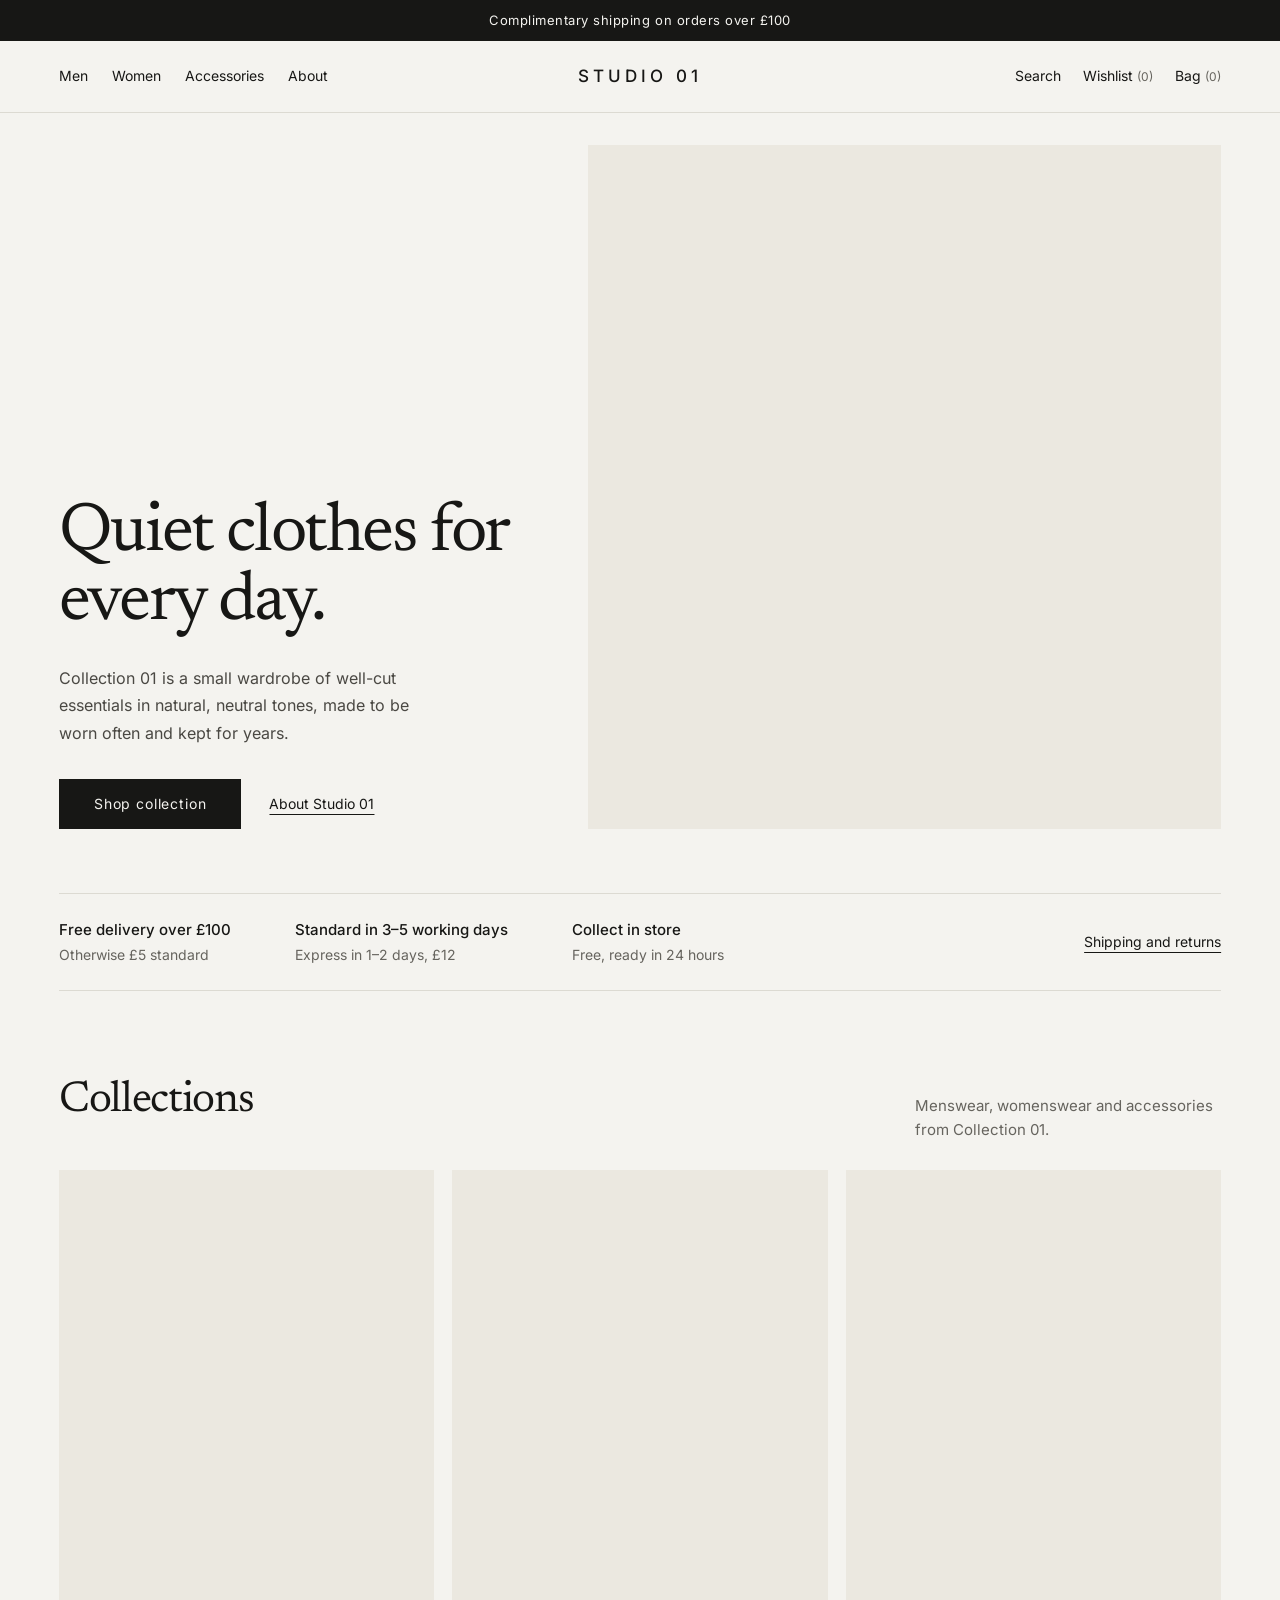
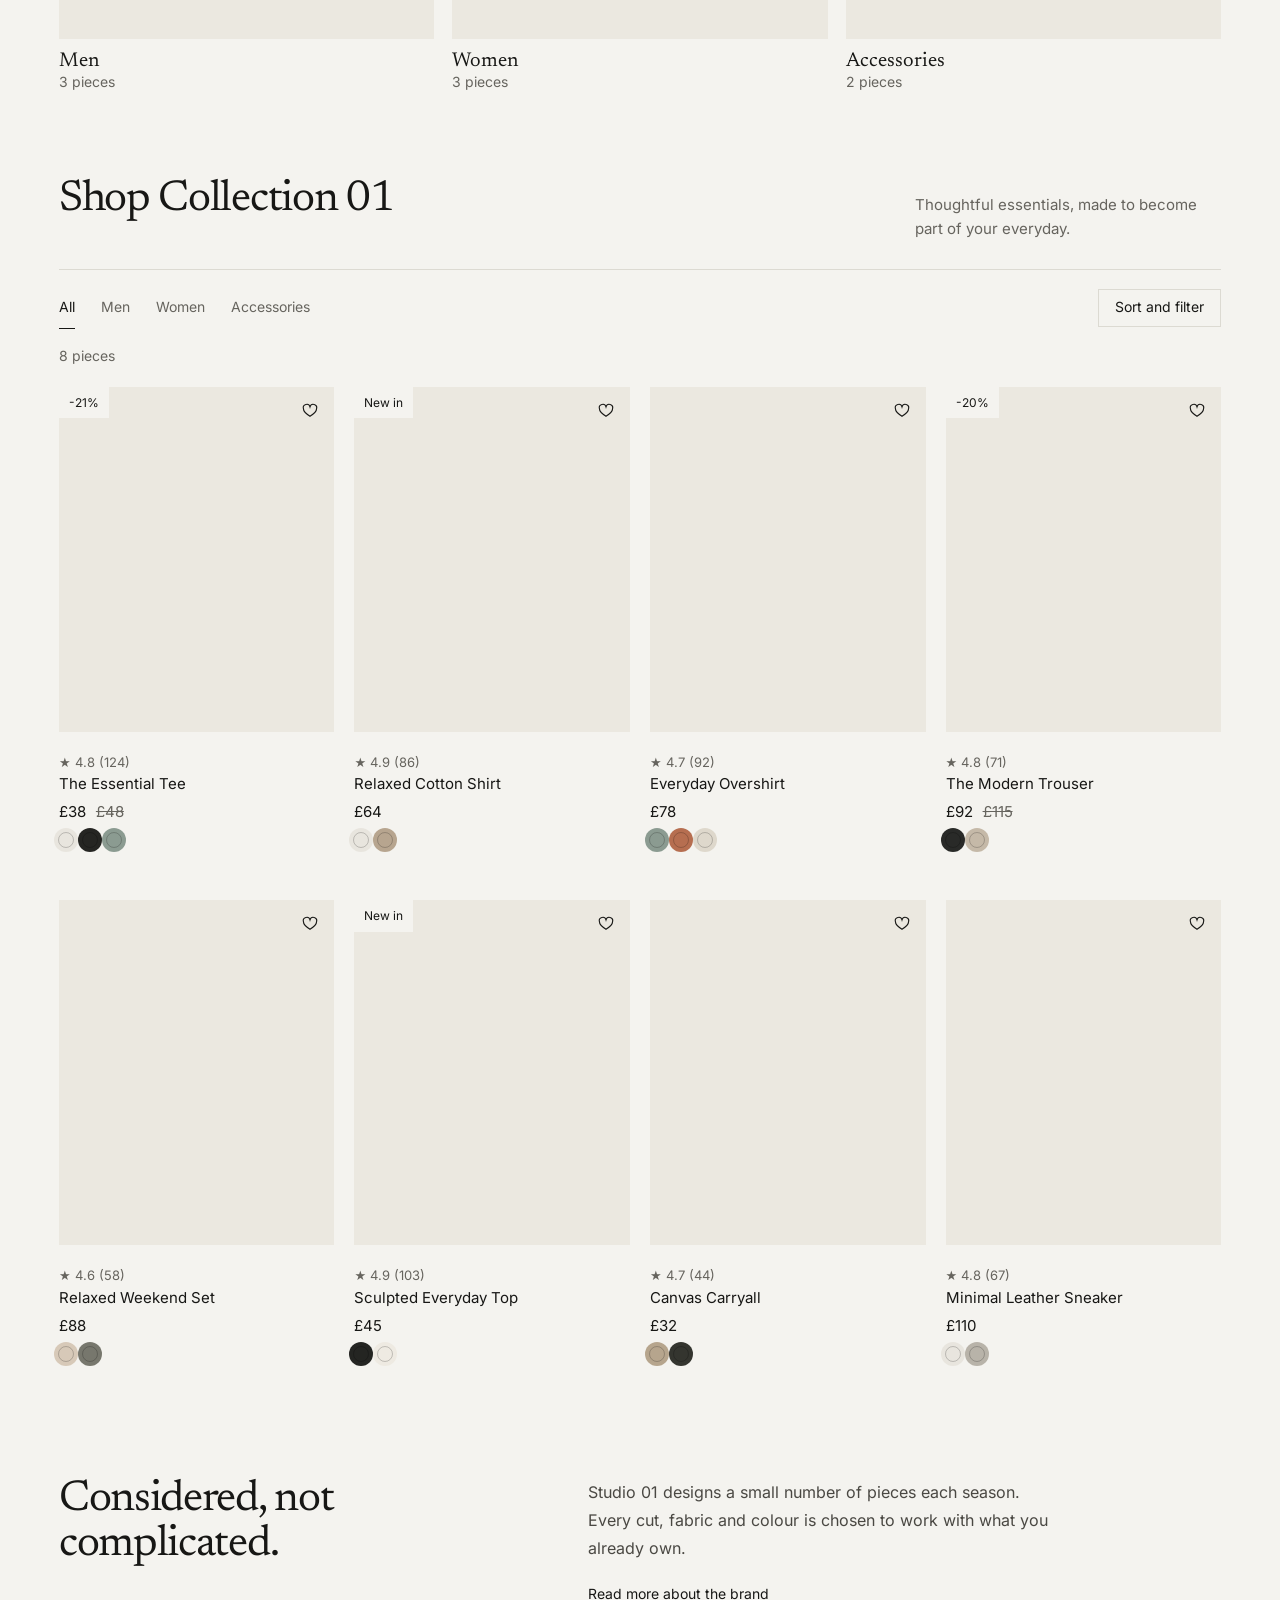
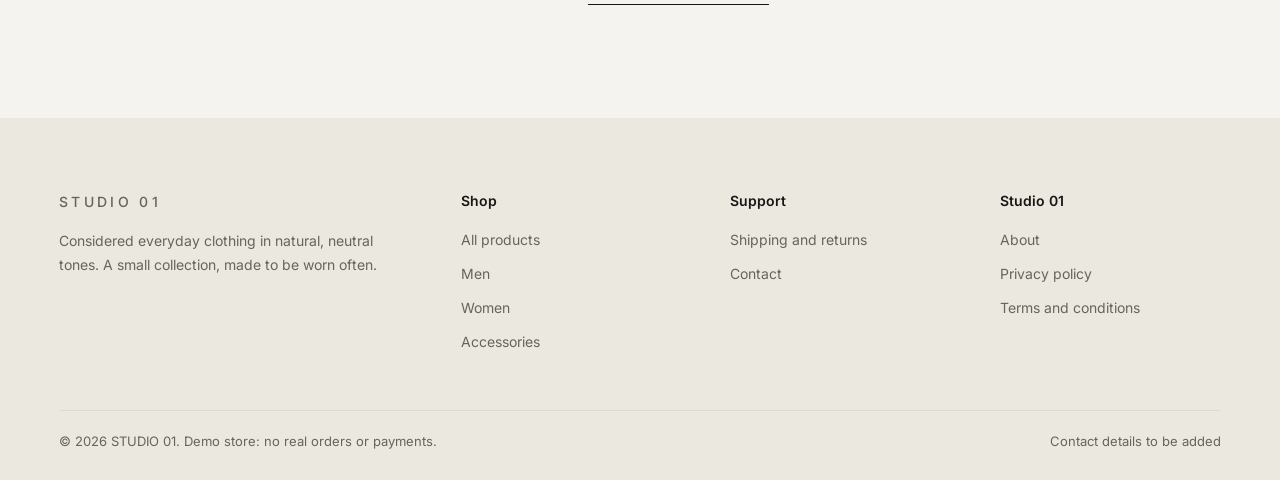
==== commit 29ef7b4a: "Add link to premium.css in index.html" ====
--- a/index.html
+++ b/index.html
@@ -117,6 +117,7 @@
 .gate-on .hero-statement{animation-delay:2.25s}.gate-on .hero-actions{animation-delay:2.4s}
 @keyframes lift{from{opacity:0;transform:translateY(14px)}to{opacity:1;transform:none}}
 </style>
+<link rel="stylesheet" href="premium.css">
 </head>
 <body>
 <div class="gate" id="gate" aria-hidden="true"><div class="gate-panel l"></div><div class="gate-panel r"></div><div class="gate-word"><span><i style="--i:0">S</i></span><span><i style="--i:1">T</i></span><span><i style="--i:2">U</i></span><span><i style="--i:3">D</i></span><span><i style="--i:4">I</i></span><span><i style="--i:5">O</i></span><span><i style="--i:6">&nbsp;</i></span><span><i style="--i:7">0</i></span><span><i style="--i:8">1</i></span></div></div>
